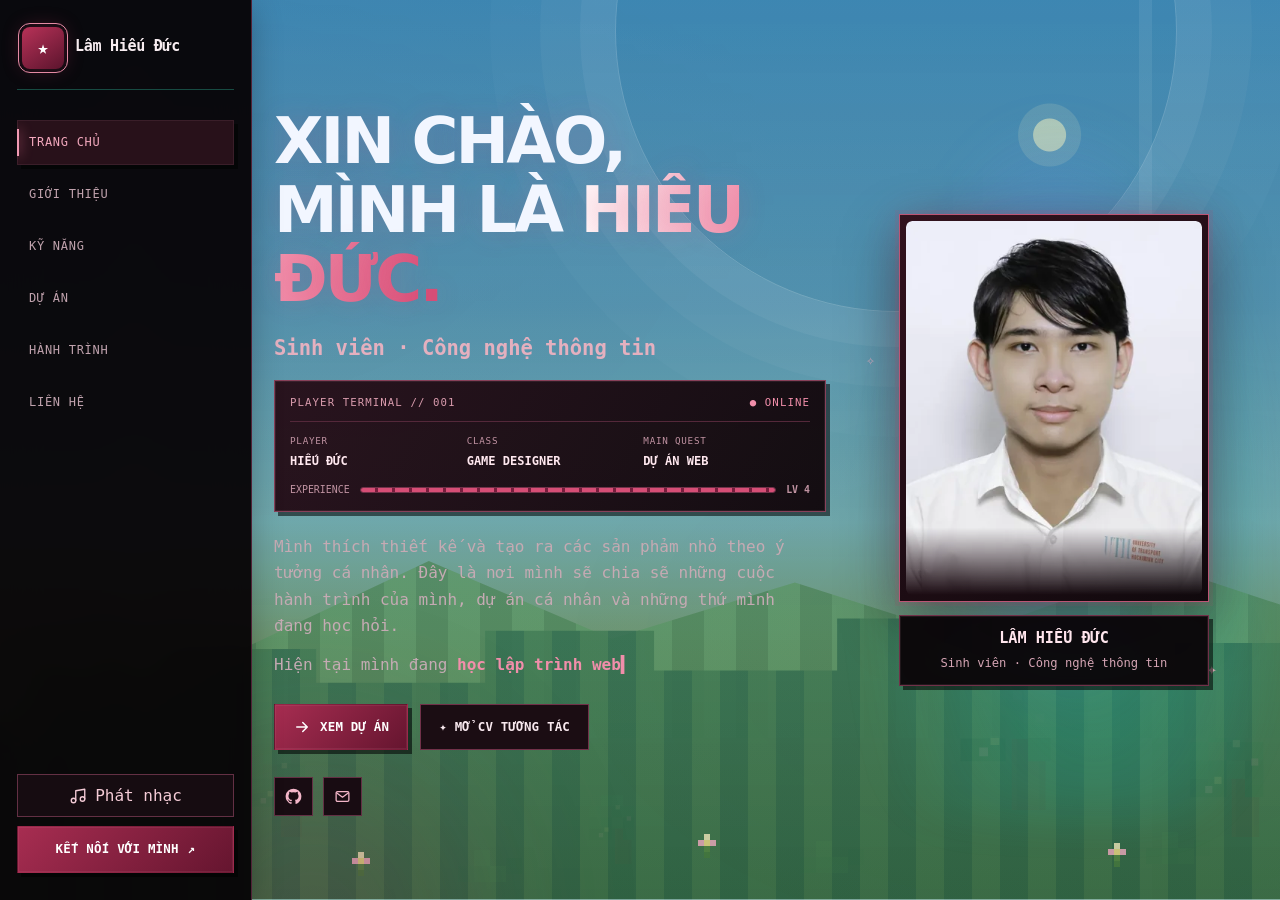
==== CV-Lâm Hiếu Đức/CV-Lâm Hiếu Đức/index.html @ 5171d1c3 "update toàn bộ team" ====
<!doctype html>
<html lang="vi">
<head>
  <meta charset="utf-8">
  <meta name="viewport" content="width=device-width, initial-scale=1">
  <meta name="description" content="Portfolio cá nhân của Lâm Hiếu Đức — sinh viên Trí tuệ nhân tạo và ứng dụng.">
  <title>Lâm Hiếu Đức — Digital CV</title>
  <link rel="stylesheet" href="style.css">
</head>
<body>
  <div class="app" id="app">
    <div class="pixel-forest-scene" id="pixelForestScene" aria-hidden="true">
      <span class="pixel-cloud cloud-a"></span><span class="pixel-cloud cloud-b"></span><span class="pixel-cloud cloud-c"></span>
      <span class="pixel-forest-tree tree-a"></span><span class="pixel-forest-tree tree-b"></span>
      <span class="pixel-forest-tree tree-c"></span><span class="pixel-forest-tree tree-d"></span>
      <span class="pixel-forest-tree tree-e"></span>
      <span class="pixel-forest-shrub shrub-a"></span><span class="pixel-forest-shrub shrub-b"></span>
      <span class="pixel-forest-shrub shrub-c"></span><span class="pixel-forest-shrub shrub-d"></span>
      <span class="pixel-forest-hill far-hill"></span><span class="pixel-forest-hill"></span>
      <span class="pixel-forest-flower" style="--flower-x:8%;--flower-y:7%"></span>
      <span class="pixel-forest-flower" style="--flower-x:28%;--flower-y:4%"></span>
      <span class="pixel-forest-flower" style="--flower-x:55%;--flower-y:6%"></span>
      <span class="pixel-forest-flower" style="--flower-x:87%;--flower-y:5%"></span>
    </div>
    <header class="site-header">
      <div class="shell nav-wrap">
        <a class="brand" href="#home" aria-label="Về đầu trang">
          <span class="brand-mark">★</span>
          <span class="brand-copy"><strong>Lâm Hiếu Đức</strong><span></span></span>
        </a>
        <nav class="nav-links" id="navLinks" aria-label="Điều hướng chính">
          <a href="#home" class="active">Trang chủ</a>
          <a href="#about">Giới thiệu</a>
          <a href="#skills">Kỹ năng</a>
          <a href="#projects">Dự án</a>
          <a href="#journey">Hành trình</a>
          <a href="#contact">Liên hệ</a>
        </nav>
        <div class="nav-actions">
          <button class="icon-button" id="musicToggle" type="button" aria-pressed="false" title="Phát hoặc tạm dừng nhạc nền" aria-label="Phát nhạc nền">
            <svg viewBox="0 0 24 24" fill="none" stroke="currentColor" stroke-width="1.8" stroke-linecap="round" stroke-linejoin="round" aria-hidden="true"><path d="M9 18V5l12-2v13"/><circle cx="6" cy="18" r="3"/><circle cx="18" cy="16" r="3"/></svg>
            <span id="musicLabel">Phát nhạc</span>
          </button>
          <a class="button button-primary" href="#contact">Kết nối với mình <span aria-hidden="true">↗</span></a>
        </div>
        <button class="menu-button" id="menuToggle" type="button" aria-label="Mở menu" aria-expanded="false">
          <svg viewBox="0 0 24 24" width="20" height="20" fill="none" stroke="currentColor" stroke-width="2" stroke-linecap="round"><path d="M4 7h16M4 12h16M4 17h16"/></svg>
        </button>
      </div>
    </header>

    <main>
      <section class="hero page-view active-view" id="home">
        <div class="shell hero-grid">
          <div class="hero-copy">
            <div class="eyebrow"><span class="status-dot"></span> Đang học hỏi · Sẵn sàng cho cơ hội mới</div>
            <h1>Xin chào,<br>mình là <span class="gradient-text">Hiếu Đức.</span></h1>
            <p class="hero-role">Sinh viên · Công nghệ thông tin</p>
            <div class="player-hud" aria-label="Bảng trạng thái người chơi">
              <div class="player-hud-top"><span>PLAYER TERMINAL // 001</span><span class="player-hud-online">● ONLINE</span></div>
              <div class="player-hud-grid">
                <div class="player-hud-stat"><span>PLAYER</span><strong>HIẾU ĐỨC</strong></div>
                <div class="player-hud-stat"><span>CLASS</span><strong>GAME DESIGNER</strong></div>
                <div class="player-hud-stat"><span>MAIN QUEST</span><strong>DỰ ÁN WEB</strong></div>
              </div>
              <div class="player-hud-xp"><span>EXPERIENCE</span><div class="player-hud-meter"><i></i></div><strong>LV 4</strong></div>
            </div>
            <p class="hero-description">Mình thích thiết kế và tạo ra các sản phảm nhỏ theo ý tưởng cá nhân. Đây là nơi mình sẽ chia sẽ những cuộc hành trình của mình, dự án cá nhân và những thứ mình đang học hỏi.</p>
            <p class="hero-description" style="margin-top:-12px">Hiện tại mình đang <span class="typing" id="typedText">học lập trình web</span><span class="typing" aria-hidden="true">▍</span></p>
            <div class="hero-actions">
              <a class="button button-primary" href="#projects"><svg viewBox="0 0 24 24" fill="none" stroke="currentColor" stroke-width="2" stroke-linecap="round" stroke-linejoin="round" aria-hidden="true"><path d="M5 12h14M13 6l6 6-6 6"/></svg> Xem dự án</a>
              <button class="button button-secondary" id="printCV" type="button"><svg viewBox="0 0 24 24" fill="none" stroke="currentColor" stroke-width="1.8" stroke-linecap="round" stroke-linejoin="round" aria-hidden="true"><path d="M6 9V2h12v7M6 18H4a2 2 0 0 1-2-2v-5a2 2 0 0 1 2-2h16a2 2 0 0 1 2 2v5a2 2 0 0 1-2 2h-2"/><path d="M6 14h12v8H6z"/></svg> Lưu CV / PDF</button>
            </div>
            <div class="social-row" aria-label="Liên kết mạng xã hội">
              <a class="social-link" href="https://github.com/HieuDuc0065" target="_blank" rel="noreferrer" aria-label="GitHub" title="GitHub"><svg viewBox="0 0 24 24" fill="currentColor" aria-hidden="true"><path d="M12 .9a11.1 11.1 0 0 0-3.51 21.63c.56.1.76-.24.76-.54v-2.13c-3.1.68-3.75-1.31-3.75-1.31-.51-1.3-1.24-1.65-1.24-1.65-1.02-.7.08-.69.08-.69 1.13.08 1.72 1.16 1.72 1.16 1 1.72 2.62 1.22 3.26.93.1-.73.39-1.22.71-1.5-2.48-.28-5.09-1.24-5.09-5.52 0-1.22.44-2.22 1.16-3-.12-.28-.5-1.42.11-2.96 0 0 .95-.3 3.05 1.14a10.6 10.6 0 0 1 5.55 0c2.1-1.43 3.05-1.14 3.05-1.14.61 1.54.23 2.68.11 2.96.72.78 1.16 1.78 1.16 3 0 4.29-2.61 5.24-5.1 5.52.4.35.75 1.03.75 2.08v3.1c0 .3.2.65.77.54A11.1 11.1 0 0 0 12 .9Z"/></svg></a>
              <a class="social-link" href="mailto:duclh0065@ut.edu.vn" aria-label="Gửi email"><svg viewBox="0 0 24 24" fill="none" stroke="currentColor" stroke-width="1.8" stroke-linecap="round" stroke-linejoin="round" aria-hidden="true"><rect x="3" y="5" width="18" height="14" rx="2"/><path d="m4 7 8 6 8-6"/></svg></a>
            </div>
          </div>
          <div class="hero-art" aria-label="Ảnh profile cá nhân">
            <div class="hero-profile-card">
              <div class="profile-photo-halo"><img class="owner-profile-photo" alt="Ảnh profile của Lâm Hiếu Đức"></div>
              <div class="hero-profile-caption"><strong>Lâm Hiếu Đức</strong><span>Sinh viên · Công nghệ thông tin</span></div>
            </div>
            <span class="sparkle one">✦</span><span class="sparkle two">✧</span><span class="sparkle three">✦</span>
            <img src="[data-uri]" alt="Minh họa nhân vật phong cách anime trong khung cảnh xanh đêm" fetchpriority="high">
            <div class="art-note"><span aria-hidden="true" style="font-size:1.4rem">✧</span><div><strong>Dream · Learn · Build</strong><span>Mỗi ngày tiến bộ một chút</span></div></div>
          </div>
        </div>
      </section>

      <div class="mini-strip" aria-label="Thông tin nhanh">
        <div class="shell strip-inner">
          <div class="strip-item"><span class="tiny-icon">✦</span><span>Ưu tiên <strong>học qua dự án</strong></span></div>
          <div class="strip-item"><span class="tiny-icon">↗</span><span>Mục tiêu <strong>tạo sản phẩm có ích</strong></span></div>
          <div class="strip-item"><span class="tiny-icon">♡</span><span>Luôn giữ tinh thần <strong>tò mò</strong></span></div>
        </div>
      </div>

      <section class="section page-view" id="about">
        <div class="shell">
          <div class="section-heading reveal">
            <div><div class="section-kicker">01 · About me</div><h2 class="section-title">Một chút về mình</h2></div>
            <p class="section-subtitle"></p>
          </div>
          <div class="about-grid">
            <article class="panel profile-panel reveal">
              <div class="profile-head">
                <div class="avatar"><img src="[data-uri]" alt="Ảnh đại diện minh họa"></div>
                <div><h3>Lâm Hiếu Đức</h3><p>Sinh viên · UTH</p><span class="skill-status"></span></div>
              </div>
              <div class="profile-facts">
                <div class="fact"><span class="fact-label">Ngành học</span><span class="fact-value">Công nghệ thông tin</span></div>
                <div class="fact"><span class="fact-label">Quan tâm</span><span class="fact-value">Web, thiết kế, ứng dụng</span></div>
                <div class="fact"><span class="fact-label">Sở thích</span><span class="fact-value">Thiết kế trò chơi, vẽ, lên ý tưởng</span></div>
              </div>
            </article>
            <article class="panel about-copy reveal">
              <p>Mình là một người thích lên các ý tưởng và thiết kế chúng thành các dự án nhỏ của riêng mình. Mình thích thiết kế giao diện, giải quyết các vấn đề qua các bài tập và cũng như là các dự án của mình.</p>
              <p>Mình tin rằng không cần bắt đầu với điều gì quá lớn. Quan trọng là học vững kiến thức cơ bản, thực hành đều đặn, biết nhận phản hồi và cải thiện từng phiên bản.</p>
              <div class="quote-line"><span class="quote-mark">“</span><span>Face the fear, build the future</span></div>
              <div class="chip-row"><span class="chip">Ham học hỏi</span><span class="chip">Tư duy logic</span><span class="chip">Làm việc nhóm</span><span class="chip">Kiên trì</span></div>
            </article>
          </div>
        </div>
      </section>

      <section class="section skills-section page-view" id="skills">
        <div class="shell">
          <div class="section-heading reveal">
            <div><div class="section-kicker">02 · Skills</div><h2 class="section-title">Những gì mình đang học</h2></div>
            <p class="section-subtitle"></p>
          </div>
          <div class="skills-grid">
            <article class="skill-card reveal"><div class="skill-icon"><svg viewBox="0 0 24 24" fill="none" stroke="currentColor" stroke-width="1.8" stroke-linecap="round" stroke-linejoin="round"><path d="m8 8-4 4 4 4M16 8l4 4-4 4M14 5l-4 14"/></svg></div><h3>HTML & CSS</h3><p>Xây dựng cấu trúc, bố cục và giao diện web responsive.</p><span class="skill-status">Đang thực hành</span></article>
            <article class="skill-card reveal"><div class="skill-icon"><svg viewBox="0 0 24 24" fill="none" stroke="currentColor" stroke-width="1.8" stroke-linecap="round" stroke-linejoin="round"><path d="M8 5 3 12l5 7M16 5l5 7-5 7M14 3l-4 18"/></svg></div><h3>JavaScript</h3><p>Tương tác DOM, sự kiện, hiệu ứng và logic phía trình duyệt.</p><span class="skill-status">Đang thực hành</span></article>
            <article class="skill-card reveal"><div class="skill-icon"><svg viewBox="0 0 24 24" fill="none" stroke="currentColor" stroke-width="1.8" stroke-linecap="round" stroke-linejoin="round"><path d="M8 5 3 12l5 7M16 5l5 7-5 7M14 3l-4 18"/></svg></div><h3>GD Script</h3><p>Thiết kế các dự án nhỏ từ các ý tưởng cá nhân.</p><span class="skill-status">Đang thực hành</span></article>
            <article class="skill-card reveal"><div class="skill-icon"><svg viewBox="0 0 24 24" fill="none" stroke="currentColor" stroke-width="1.8" stroke-linecap="round" stroke-linejoin="round"><ellipse cx="12" cy="5" rx="8" ry="3"/><path d="M4 5v14c0 1.7 3.6 3 8 3s8-1.3 8-3V5M4 12c0 1.7 3.6 3 8 3s8-1.3 8-3"/></svg></div><h3>SQL & Cơ sở dữ liệu</h3><p>Truy vấn, tổ chức dữ liệu và thiết kế bảng cơ bản.</p><span class="skill-status">Đang học</span></article>
            <article class="skill-card reveal"><div class="skill-icon"><svg viewBox="0 0 24 24" fill="none" stroke="currentColor" stroke-width="1.8" stroke-linecap="round" stroke-linejoin="round"><path d="M12 3 3 8l9 5 9-5-9-5Z"/><path d="m3 12 9 5 9-5M3 16l9 5 9-5"/></svg></div><h3>Thiết kế UI</h3><p>Sắp xếp nội dung, màu sắc, khoảng cách và trải nghiệm dùng.</p><span class="skill-status">Đang cải thiện</span></article>
            <article class="skill-card reveal"><div class="skill-icon"><svg viewBox="0 0 24 24" fill="none" stroke="currentColor" stroke-width="1.8" stroke-linecap="round" stroke-linejoin="round"><path d="M12 3v18M3 12h18M5.6 5.6l12.8 12.8M18.4 5.6 5.6 18.4"/><circle cx="12" cy="12" r="8.5"/></svg></div><h3>Tư duy giải quyết vấn đề</h3><p>Chia bài toán thành bước nhỏ, kiểm tra và sửa lỗi có hệ thống.</p><span class="skill-status">Rèn luyện mỗi ngày</span></article>
            <article class="skill-card reveal"><div class="skill-icon"><svg viewBox="0 0 24 24" fill="none" stroke="currentColor" stroke-width="1.8" stroke-linecap="round" stroke-linejoin="round"><path d="M16 21v-2a4 4 0 0 0-4-4H6a4 4 0 0 0-4 4v2M9 11a4 4 0 1 0 0-8 4 4 0 0 0 0 8ZM22 21v-2a4 4 0 0 0-3-3.87M16 3.13a4 4 0 0 1 0 7.75"/></svg></div><h3>Kỹ năng mềm</h3><p>Tự học, giao tiếp rõ ràng, phối hợp và quản lý thời gian.</p><span class="skill-status">Rèn luyện mỗi ngày</span></article>
          </div>
        </div>
      </section>

      <section class="section page-view" id="projects">
        <div class="shell">
          <div class="section-heading reveal">
            <div><div class="section-kicker">03 · Selected work</div><h2 class="section-title">Dự án nổi bật</h2></div>
            <p class="section-subtitle"></p>
          </div>
          <div class="projects-grid">
            <article class="panel project-card reveal">
              <div class="project-cover cover-purple"><div class="cover-icon"><svg viewBox="0 0 24 24" fill="none" stroke="currentColor" stroke-width="1.8" stroke-linecap="round" stroke-linejoin="round"><path d="m12 3 2.3 4.7L19.5 9l-3.7 3.6.9 5.2-4.7-2.5-4.7 2.5.9-5.2L4.5 9l5.2-1.3L12 3Z"/><path d="M4 21h16"/></svg></div><span class="cover-tag">Game</span></div>
              <div class="project-content"><div class="project-meta"><span class="status-dot"></span> Dự án cá nhân</div><h3>Desktop Companion</h3><p>Một người bạn nhỏ trên máy tính cùng bạn trò chuyện, chơi đùa.</p><div class="tag-list"><span class="tag">GD Script</span><span class="tag">Godot</span></div><a class="project-link" href="#contact">Tìm hiểu thêm <svg viewBox="0 0 24 24" fill="none" stroke="currentColor" stroke-width="2"><path d="M5 12h14M13 6l6 6-6 6"/></svg></a></div>
            </article>
            <article class="panel project-card reveal">
              <div class="project-cover cover-purple"><div class="cover-icon"><svg viewBox="0 0 24 24" fill="none" stroke="currentColor" stroke-width="1.8" stroke-linecap="round" stroke-linejoin="round"><path d="m12 3 2.3 4.7L19.5 9l-3.7 3.6.9 5.2-4.7-2.5-4.7 2.5.9-5.2L4.5 9l5.2-1.3L12 3Z"/><path d="M4 21h16"/></svg></div><span class="cover-tag">App</span></div>
              <div class="project-content"><div class="project-meta"><span class="status-dot"></span> Dự án đang phát triển</div><h3>App thời tiết</h3><p>Một App thời tiết theo đõi theo thời gian thật, thông báo cho người dùng thời tiết hiện tại trên điện thoại.</p><div class="tag-list"><span class="tag">Node.js</span><span class="tag">JavaScript</span><span class="tag">App</span></div><a class="project-link" href="#contact">Tìm hiểu thêm <svg viewBox="0 0 24 24" fill="none" stroke="currentColor" stroke-width="2"><path d="M5 12h14M13 6l6 6-6 6"/></svg></a></div>
            </article>
            <article class="panel project-card reveal">
              <div class="project-cover cover-teal"><div class="cover-icon"><svg viewBox="0 0 24 24" fill="none" stroke="currentColor" stroke-width="1.8" stroke-linecap="round" stroke-linejoin="round"><path d="M4 4h16v16H4z"/><path d="M8 8h8M8 12h5M8 16h8"/><path d="m16 12 2 2 3-4"/></svg></div><span class="cover-tag">Web · UI</span></div>
              <div class="project-content"><div class="project-meta"><span class="status-dot"></span> Bài tập / dự án học tập</div><h3>SafeCheck VN — giao diện web</h3><p>Thiết kế giao diện sáng, dễ đọc cho hồ sơ người dùng, báo cáo đã gửi và khu vực theo dõi thông tin.</p><div class="tag-list"><span class="tag">HTML</span><span class="tag">CSS</span><span class="tag">JavaScript</span></div><a class="project-link" href="#contact">Tìm hiểu thêm <svg viewBox="0 0 24 24" fill="none" stroke="currentColor" stroke-width="2"><path d="M5 12h14M13 6l6 6-6 6"/></svg></a></div>
            </article>
          </div>
        </div>
      </section>

      <section class="section journey-section page-view" id="journey">
        <div class="shell journey-grid">
          <article class="panel journey-intro reveal">
            <div class="section-kicker">04 · My journey</div>
            <h2 class="section-title" style="margin-bottom:14px">Học bằng cách làm</h2>
            <p>Mình đang xây nền tảng kiến thức thông qua môn học, bài thực hành và sản phẩm nhỏ. Mỗi dự án là một cơ hội để hiểu sâu hơn và cải thiện cách làm việc.</p>
            <div class="big-number">1% <span>better</span></div>
            <p style="font-size:.8rem;margin-bottom:0">Tiến bộ một chút mỗi ngày vẫn là tiến bộ.</p>
          </article>
          <article class="panel journey-list reveal">
            <div class="timeline">
              <div class="timeline-item"><div class="timeline-date">Giai đoạn hiện tại</div><h3>Học tập và củng cố nền tảng</h3><p>Rèn luyện lập trình web, cơ sở dữ liệu, làm các dự án nhỏ.</p></div>
              <div class="timeline-item"><div class="timeline-date">Thực hành liên tục</div><h3>Xây dựng dự án cá nhân</h3><p>Chia dự án thành từng chức năng nhỏ, kiểm thử, ghi chú lỗi và hoàn thiện dần.</p></div>
            </div>
          </article>
        </div>
      </section>

      <section class="contact-section page-view" id="contact">
        <div class="shell">
          <div class="contact-box reveal">
            <div>
              <div class="section-kicker">05 · Get in touch</div>
              <h2>Cùng kết nối và tạo ra điều thú vị nhé.</h2>
              <p>Mình luôn sẵn sàng trao đổi về công nghệ, dự án học tập hoặc cơ hội cùng nhau phát triển.</p>
              <div class="contact-details">
                <span class="contact-detail"><svg viewBox="0 0 24 24" fill="none" stroke="currentColor" stroke-width="1.8" stroke-linecap="round" stroke-linejoin="round"><rect x="3" y="5" width="18" height="14" rx="2"/><path d="m4 7 8 6 8-6"/></svg><span id="emailText">duclh0065@ut.edu.vn</span></span>
                <span class="contact-detail"><svg viewBox="0 0 24 24" fill="none" stroke="currentColor" stroke-width="1.8" stroke-linecap="round" stroke-linejoin="round"><circle cx="12" cy="12" r="10"/><path d="M2 12h20M12 2a15 15 0 0 1 0 20M12 2a15 15 0 0 0 0 20"/></svg><span>https://github.com/HieuDuc0065<small></small></span></span>
              </div>
            </div>
            <div class="contact-actions">
              <button class="button button-primary" id="copyEmail" type="button"><svg viewBox="0 0 24 24" fill="none" stroke="currentColor" stroke-width="1.8" stroke-linecap="round" stroke-linejoin="round"><rect x="8" y="8" width="13" height="13" rx="2"/><path d="M16 8V5a2 2 0 0 0-2-2H5a2 2 0 0 0-2 2v9a2 2 0 0 0 2 2h3"/></svg> Sao chép email</button>
              <a class="button button-secondary" href="mailto:email-cua-ban@example.com">Gửi email <span aria-hidden="true">↗</span></a>
            </div>
          </div>
        </div>
      </section>
    </main>

    <section id="simple-cv" aria-labelledby="cv-name">
      <div class="cv-container">
        <div class="cv-tools">
          <p class="cv-label"></p>
          <div class="cv-tool-actions">
            <label class="cv-action" for="cvPhotoInput">＋ Chọn ảnh cá nhân</label>
            <input id="cvPhotoInput" type="file" accept="image/*" aria-label="Chọn ảnh cá nhân">
            <button class="cv-action cv-action-primary" id="printSimpleCV" type="button">⎙ In CV / Lưu PDF</button>
          </div>
        </div>
        <header class="cv-top">
          <div class="cv-photo-wrap">
            <div class="cv-photo-placeholder" id="cvPhotoFrame"><img id="cvPhotoPreview" alt="Ảnh cá nhân" hidden> <span id="cvPhotoText">Ảnh cá nhân<br>Chọn ảnh để thêm</span></div>
            <label class="cv-action" for="cvPhotoInput">Tải ảnh lên</label>
          </div>
          <div>
            <p class="cv-headline">SINH VIÊN · CÔNG NGHỆ THÔNG TIN</p>
            <h1 id="cv-name">Lâm Hiếu Đức</h1>
            <p class="cv-subtitle">Công nghệ thông tin</p>
            <p class="cv-summary">Sinh viên yêu thích lập trình, công nghệ và phát triển sản phẩm số. Chủ động học hỏi qua bài thực hành, dự án cá nhân và làm việc theo từng mục tiêu rõ ràng. Mong muốn phát triển nền tảng kỹ thuật và kinh nghiệm thực tế trong môi trường chuyên nghiệp.</p>
          </div>
        </header>

        <div class="cv-section">
          <h2>Thông tin cá nhân</h2>
          <dl class="cv-info">
            <dt>Họ và tên</dt><dd>Lâm Hiếu Đức</dd>
            <dt>Email</dt><dd class="cv-contact">duclh0065@ut.edu.vn <span class="cv-note"></span></dd>
            <dt>Điện thoại</dt><dd>0813341914</dd>
            <dt>Địa chỉ</dt><dd>Việt Nam</dd>
            <dt>GitHub / LinkedIn</dt><dd><span class="cv-link">https://github.com/HieuDuc0065</span></dd>
          </dl>
        </div>

        <div class="cv-columns">
          <div class="cv-section">
            <h2>Học vấn</h2>
            <article class="cv-entry">
              <h3>Công nghệ thông tin</h3>
              <p class="cv-meta">UTH · 2023 – 2026</p>
              <p>Đang học các kiến thức nền tảng về lập trình, cơ sở dữ liệu, mạng máy tính và ứng dụng công nghệ.</p>
            </article>
          </div>
          <div class="cv-section">
            <h2>Kinh nghiệm</h2>
            <article class="cv-entry">
              <h3>Thực hành lập trình và làm việc nhóm</h3>
              <p class="cv-meta">Bài tập học phần / dự án cá nhân</p>
              <p>Phân tích yêu cầu, xây dựng chức năng nhỏ, kiểm thử kết quả và khắc phục lỗi. Đây là kinh nghiệm học tập mẫu; thay bằng công việc, thực tập hoặc nhiệm vụ thực tế của bạn nếu có.</p>
            </article>
          </div>
        </div>

        <div class="cv-section">
          <h2>Dự án / Hoạt động</h2>
          <div class="cv-columns">
            <article class="cv-entry">
              <h3>App thời tiết</h3>
              <p class="cv-meta">HTML · CSS · JavaScript</p>
              <p>Một App thời tiết theo đõi theo thời gian thật, thông báo cho người dùng thời tiết hiện tại trên điện thoại</p>
            </article>
            <article class="cv-entry">
              <h3>Desktop Companion — Người bạn nhỏ trên máy tính</h3>
              <p class="cv-meta">GD Script · Godot</p>
              <p>Một người bạn nhỏ trên máy tính cùng bạn trò chuyện, chơi đùa.</p>
            </article>
            <article class="cv-entry">
              <h3>SafeCheck VN — giao diện web</h3>
              <p class="cv-meta">HTML · CSS · JavaScript</p>
              <p>Thực hành thiết kế giao diện hồ sơ, theo dõi báo cáo và sắp xếp nội dung hướng tới trải nghiệm dễ sử dụng.</p>
            </article>
          </div>
        </div>

        <div class="cv-columns">
          <div class="cv-section">
            <h2>Chứng chỉ</h2>
            <article class="cv-entry">
              <h3>Chứng chỉ / khóa học đã hoàn thành</h3>
              <p class="cv-meta">Tên đơn vị cấp · Năm cấp</p>
              <p>Thêm tên chứng chỉ, đơn vị cấp và thời gian sau khi hoàn thành. Nếu chưa có, bạn có thể thay bằng “Đang cập nhật” hoặc xóa mục này.</p>
            </article>
          </div>
          <div class="cv-section">
            <h2>Kỹ năng</h2>
            <div class="cv-skill-list">
              <span class="cv-pill">HTML & CSS</span><span class="cv-pill">JavaScript cơ bản</span>
              <span class="cv-pill">Python cơ bản</span><span class="cv-pill">SQL</span>
              <span class="cv-pill">Tự học</span><span class="cv-pill">Làm việc nhóm</span>
            </div>
          </div>
        </div>

        <div class="cv-section">
          <h2>Sở thích</h2>
          <div class="cv-hobby-list"><span class="cv-pill">Lập trình dự án nhỏ</span><span class="cv-pill">Khám phá công nghệ mới</span><span class="cv-pill">Trò chơi điện tử</span><span class="cv-pill">Âm nhạc</span><span class="cv-pill">Học hỏi kỹ năng mới</span></div>
        </div>
        <div class="cv-footer"><span>CV</span></div>
      </div>
    </section>
    <footer><div class="shell footer-inner"><span>© <span id="year"></span> <strong>Lâm Hiếu Đức</strong></span><span>Thiết kế bằng HTML, CSS và JavaScript · Made with ♡</span><span>Nhạc nền: <a href="https://amclassical.com/" target="_blank" rel="noopener">A-M Classical</a> (CC BY)</span></div></footer>
    <button class="back-top" id="backTop" type="button" aria-label="Lên đầu trang"><svg viewBox="0 0 24 24" fill="none" stroke="currentColor" stroke-width="2" stroke-linecap="round" stroke-linejoin="round"><path d="m18 15-6-6-6 6M12 9v12"/></svg></button>
    <div class="toast" id="toast" role="status" aria-live="polite"></div>
  </div>

  <script src="script.js" defer></script>
</body>
</html>
---- CV-Lâm Hiếu Đức/CV-Lâm Hiếu Đức/style.css ----
:root {
      --site-primary: #4f91ff;
      --site-secondary: #0d1a31;
      --site-background: #07101f;
      --site-on-primary: #ffffff;
      --site-on-secondary: #f2f6ff;
      --site-on-background: #eaf0ff;
      --site-font-body: Inter, ui-sans-serif, system-ui, -apple-system, BlinkMacSystemFont, "Segoe UI", sans-serif;
      --site-font-heading: Inter, ui-sans-serif, system-ui, -apple-system, BlinkMacSystemFont, "Segoe UI", sans-serif;
      --site-heading-scale: 1;
      --site-spacing-scale: 1;
      --site-radius-scale: 1;
      --site-decoration-opacity: 1;
      --accent: var(--site-primary);
      --accent-soft: #9bc6ff;
      --text: light-dark(#17243b, #eaf0ff);
      --muted: light-dark(#586a86, #9aaccb);
      --surface: light-dark(#ffffff, #0c172b);
      --surface-raised: light-dark(#f6f9ff, #111f37);
      --surface-border: light-dark(#dbe5f5, #203451);
      --shadow: 0 20px 55px rgb(0 0 0 / 18%);
      font-family: var(--site-font-body);
      color-scheme: dark;
    }

    * { box-sizing: border-box; }
    html { scroll-behavior: smooth; scroll-padding-top: 92px; }
    body {
      margin: 0;
      background: light-dark(#eef3fc, var(--site-background));
      color: var(--text);
      font-family: var(--site-font-body);
      line-height: 1.65;
    }
    button, a { -webkit-tap-highlight-color: transparent; }
    a { color: inherit; text-decoration: none; }
    button { font: inherit; }
    button:focus-visible, a:focus-visible { outline: 3px solid var(--accent-soft); outline-offset: 3px; }
    ::selection { background: var(--accent); color: #fff; }

    .app {
      min-height: 100vh;
      width: 100%;
      overflow: clip;
      background-color: var(--site-background);
      background-color: light-dark(color-mix(in srgb, var(--site-background) 8%, #ffffff), var(--site-background));
      color: var(--site-on-background);
      border-radius: 0;
    }
    .shell { width: min(1160px, calc(100% - 44px)); margin-inline: auto; }
    .site-header {
      position: sticky;
      top: 0;
      z-index: 30;
      background: light-dark(rgb(247 250 255 / 88%), rgb(7 16 31 / 82%));
      border-bottom: 1px solid var(--surface-border);
      backdrop-filter: blur(18px);
    }
    .nav-wrap { min-height: 76px; display: flex; align-items: center; justify-content: space-between; gap: 22px; }
    .brand { display: inline-flex; align-items: center; gap: 11px; flex-shrink: 0; }
    .brand-mark {
      display: grid; place-items: center; width: 42px; height: 42px; border-radius: calc(14px * var(--site-radius-scale));
      background: linear-gradient(145deg, var(--accent), #7b6dff); color: #fff; font-weight: 900; font-size: 1.15rem;
      box-shadow: 0 8px 22px rgb(79 145 255 / 28%);
    }
    .brand-copy { display: grid; line-height: 1.25; }
    .brand-copy strong { font-size: .94rem; letter-spacing: -.02em; }
    .brand-copy span { font-size: .72rem; color: var(--muted); margin-top: 4px; }
    .nav-links { display: flex; align-items: center; gap: 5px; }
    .nav-links a { color: var(--muted); font-size: .88rem; padding: 10px 13px; border-radius: 12px; transition: background .2s ease, color .2s ease; }
    .nav-links a:hover, .nav-links a.active { background: light-dark(#e3edff, #132846); color: var(--accent); }
    .nav-actions { display: flex; gap: 9px; align-items: center; }
    .icon-button, .menu-button {
      border: 1px solid var(--surface-border); background: var(--surface); color: var(--text); border-radius: 13px;
      min-width: 43px; height: 43px; padding: 0 13px; cursor: pointer; display: inline-flex; gap: 8px; align-items: center; justify-content: center;
      transition: transform .2s ease, border-color .2s ease, background .2s ease;
    }
    .icon-button:hover, .menu-button:hover { transform: translateY(-2px); border-color: var(--accent); }
    .menu-button { display: none; }
    .button { display: inline-flex; align-items: center; justify-content: center; gap: 9px; padding: 12px 18px; border-radius: 14px; border: 1px solid transparent; font-weight: 750; font-size: .91rem; cursor: pointer; transition: transform .2s ease, box-shadow .2s ease, background .2s ease; }
    .button:hover { transform: translateY(-3px); }
    .button-primary { color: var(--site-on-primary); background: linear-gradient(135deg, var(--accent), #6f8dff); box-shadow: 0 12px 25px rgb(79 145 255 / 23%); }
    .button-primary:hover { box-shadow: 0 15px 32px rgb(79 145 255 / 34%); }
    .button-secondary { color: var(--text); background: var(--surface); border-color: var(--surface-border); }
    .button-secondary:hover { border-color: var(--accent); }
    .button svg, .icon-button svg, .section-icon svg { width: 18px; height: 18px; flex: 0 0 auto; }

    .hero {
      position: relative; isolation: isolate; overflow: hidden; min-height: 550px;
      background: radial-gradient(ellipse at 78% 24%, rgb(105 91 255 / 34%), transparent 31%),
                  radial-gradient(ellipse at 95% 78%, rgb(0 213 220 / 20%), transparent 30%),
                  radial-gradient(ellipse at 8% 92%, rgb(236 72 153 / 17%), transparent 28%),
                  linear-gradient(125deg, #071326 0%, #101d45 42%, #22205b 72%, #0a3044 100%);
      color: var(--site-on-secondary);
      border-bottom: 1px solid rgb(140 182 255 / 18%);
    }
    .hero::before, .hero::after { content: ""; position: absolute; pointer-events: none; opacity: var(--site-decoration-opacity); }
    .hero::before { width: 560px; height: 560px; right: 10%; top: -250px; border-radius: 50%; border: 1px solid rgb(172 195 255 / 22%); box-shadow: 0 0 0 35px rgb(155 198 255 / 5%), 0 0 0 75px rgb(155 198 255 / 4%), 0 0 0 125px rgb(155 198 255 / 2%), inset 0 0 90px rgb(125 110 255 / 9%); z-index: -1; }
    .hero::after { width: 300px; height: 300px; left: -90px; bottom: -170px; border-radius: 50%; background: #7c3aed; filter: blur(100px); opacity: calc(var(--site-decoration-opacity) * .34); }
    .hero-grid { display: grid; grid-template-columns: 1.02fr .98fr; align-items: center; gap: 25px; min-height: 550px; padding-block: calc(60px * var(--site-spacing-scale)); }
    .hero-copy { position: relative; z-index: 3; padding-block: 20px; }
    .eyebrow { display: inline-flex; align-items: center; gap: 9px; border: 1px solid rgb(155 198 255 / 26%); background: rgb(255 255 255 / 6%); color: #c5dcff; border-radius: 100px; padding: 7px 12px; font-size: .78rem; letter-spacing: .025em; }
    .status-dot { display: inline-block; width: 7px; height: 7px; border-radius: 50%; background: #63e5b1; box-shadow: 0 0 0 4px rgb(99 229 177 / 12%); }
    h1, h2, h3, p { margin-top: 0; }
    h1 { font-family: var(--site-font-heading); font-size: clamp(2.65rem, 5vw, calc(4.35rem * var(--site-heading-scale))); line-height: 1.08; letter-spacing: -.055em; margin: 23px 0 18px; max-width: 680px; }
    .gradient-text { background: linear-gradient(100deg, #fff 6%, #a8d2ff 47%, #9d9bff 95%); -webkit-background-clip: text; background-clip: text; color: transparent; }
    .hero-role { font-size: clamp(1.05rem, 1.7vw, 1.28rem); color: #c6d9fb; font-weight: 650; margin-bottom: 14px; }
    .hero-description { color: #b3c6e6; max-width: 540px; font-size: 1rem; margin-bottom: 25px; }
    .typing { color: #9cc7ff; font-weight: 750; }
    .hero-actions { display: flex; flex-wrap: wrap; gap: 12px; margin-bottom: 27px; }
    .hero .button-secondary { color: #edf4ff; background: rgb(255 255 255 / 7%); border-color: rgb(185 209 255 / 22%); }
    .hero .button-secondary:hover { background: rgb(255 255 255 / 12%); }
    .social-row { display: flex; flex-wrap: wrap; gap: 10px; align-items: center; }
    .social-link { width: 39px; height: 39px; display: grid; place-items: center; border-radius: 12px; border: 1px solid rgb(184 209 255 / 19%); background: rgb(255 255 255 / 5%); color: #dceaff; transition: background .2s, transform .2s; }
    .social-link:hover { background: rgb(79 145 255 / 24%); transform: translateY(-3px); }
    .social-link svg { width: 17px; height: 17px; }
    .hero-art { min-height: 440px; position: relative; display: flex; justify-content: center; align-items: end; align-self: stretch; }
    .hero-art::before { content: ""; position: absolute; inset: 8% 0 3%; border-radius: 50% 50% 24% 24%; background: radial-gradient(ellipse at 50% 42%, rgb(111 130 255 / 44%), transparent 53%), radial-gradient(ellipse at 60% 66%, rgb(0 220 218 / 22%), transparent 68%); filter: blur(22px); }
    .hero-art img { position: absolute; bottom: -2px; right: -24px; width: min(112%, 570px); height: 500px; object-fit: contain; object-position: center bottom; border-radius: 0; mask-image: linear-gradient(to bottom, black 82%, transparent 100%); filter: drop-shadow(0 20px 45px rgb(0 0 0 / 28%)); }
    .art-note { position: absolute; bottom: 30px; right: 0; display: flex; align-items: center; gap: 10px; border: 1px solid rgb(193 215 255 / 20%); background: rgb(8 21 41 / 82%); color: #e7f0ff; padding: 12px 15px; border-radius: 15px; backdrop-filter: blur(10px); font-size: .78rem; box-shadow: 0 12px 28px rgb(0 0 0 / 18%); }
    .art-note strong { display: block; font-size: .84rem; }
    .art-note span { color: #a8c3eb; }
    .sparkle { position: absolute; color: #bbd9ff; opacity: .8; animation: twinkle 3.6s ease-in-out infinite; }
    .sparkle.one { top: 19%; right: 16%; font-size: 1.4rem; }
    .sparkle.two { top: 37%; left: 4%; font-size: .9rem; animation-delay: 1.2s; }
    .sparkle.three { bottom: 20%; right: 10%; font-size: 1.1rem; animation-delay: 2s; }

    .mini-strip { background: light-dark(#e6efff, #0a1527); border-bottom: 1px solid var(--surface-border); }
    .strip-inner { display: flex; align-items: center; justify-content: space-between; gap: 18px; flex-wrap: wrap; padding-block: 16px; }
    .strip-item { display: flex; align-items: center; gap: 10px; color: var(--muted); font-size: .85rem; }
    .strip-item strong { color: var(--text); }
    .tiny-icon { display: grid; place-items: center; width: 31px; height: 31px; background: light-dark(#fff, #12243e); border: 1px solid var(--surface-border); border-radius: 10px; color: var(--accent); }

    .section { padding-block: calc(76px * var(--site-spacing-scale)); }
    .section-heading { display: flex; align-items: end; justify-content: space-between; gap: 24px; margin-bottom: 27px; }
    .section-kicker { color: var(--accent); font-weight: 800; font-size: .76rem; text-transform: uppercase; letter-spacing: .15em; margin-bottom: 7px; }
    .section-title { font-size: clamp(1.8rem, 3vw, calc(2.45rem * var(--site-heading-scale))); line-height: 1.2; letter-spacing: -.045em; margin-bottom: 0; }
    .section-subtitle { color: var(--muted); max-width: 480px; margin: 0; font-size: .94rem; }
    .about-grid { display: grid; grid-template-columns: .9fr 1.1fr; gap: 22px; align-items: stretch; }
    .panel { background: var(--surface); border: 1px solid var(--surface-border); border-radius: calc(23px * var(--site-radius-scale)); box-shadow: 0 10px 30px rgb(10 28 58 / 5%); }
    .profile-panel { padding: 26px; display: flex; flex-direction: column; justify-content: space-between; min-height: 315px; overflow: hidden; position: relative; }
    .profile-panel::after { content: ""; position: absolute; right: -70px; top: -70px; width: 190px; height: 190px; border-radius: 50%; background: var(--accent); opacity: .07; }
    .profile-head { display: flex; gap: 16px; align-items: center; position: relative; z-index: 1; }
    .avatar { width: 76px; height: 76px; border-radius: 22px; overflow: hidden; flex: 0 0 auto; border: 2px solid light-dark(#d5e3fb, #284264); background: #152b4b; }
    .avatar img { width: 100%; height: 100%; object-fit: cover; object-position: 43% 23%; }
    .profile-head h3 { margin: 0 0 3px; font-size: 1.12rem; }
    .profile-head p { color: var(--muted); font-size: .84rem; margin: 0; }
    .profile-facts { display: grid; gap: 13px; margin-top: 26px; }
    .fact { display: flex; align-items: baseline; gap: 12px; font-size: .9rem; }
    .fact-label { flex: 0 0 105px; color: var(--muted); }
    .fact-value { color: var(--text); font-weight: 650; overflow-wrap: anywhere; }
    .about-copy { padding: 29px; display: flex; flex-direction: column; justify-content: center; }
    .about-copy p { color: var(--muted); margin-bottom: 16px; }
    .about-copy p:last-of-type { margin-bottom: 22px; }
    .quote-line { display: flex; gap: 10px; align-items: center; color: var(--text); font-weight: 750; font-size: .88rem; }
    .quote-mark { color: var(--accent); font-size: 1.8rem; line-height: 1; }
    .chip-row { display: flex; flex-wrap: wrap; gap: 8px; margin-top: 22px; }
    .chip { border: 1px solid var(--surface-border); background: var(--surface-raised); border-radius: 100px; padding: 6px 11px; font-size: .76rem; color: var(--muted); font-weight: 700; }

    .skills-section { background: light-dark(#e8f0fc, #091425); border-top: 1px solid var(--surface-border); border-bottom: 1px solid var(--surface-border); }
    .skills-grid { display: grid; grid-template-columns: repeat(4, minmax(0, 1fr)); gap: 14px; }
    .skill-card { background: var(--surface); border: 1px solid var(--surface-border); padding: 21px; border-radius: calc(18px * var(--site-radius-scale)); min-height: 162px; transition: transform .25s ease, border-color .25s ease, box-shadow .25s ease; }
    .skill-card:hover { transform: translateY(-5px); border-color: var(--accent); box-shadow: var(--shadow); }
    .skill-icon { width: 43px; height: 43px; display: grid; place-items: center; border-radius: 14px; background: light-dark(#e7f0ff, #142849); color: var(--accent); margin-bottom: 17px; }
    .skill-icon svg { width: 23px; height: 23px; }
    .skill-card h3 { font-size: 1rem; margin: 0 0 5px; }
    .skill-card p { color: var(--muted); font-size: .82rem; margin: 0; }
    .skill-status { margin-top: 13px; display: inline-flex; font-size: .7rem; color: var(--accent); background: light-dark(#eaf2ff, #142849); border-radius: 7px; padding: 3px 8px; font-weight: 800; }

    .projects-grid { display: grid; grid-template-columns: repeat(3, minmax(0, 1fr)); gap: 17px; }
    .project-card { overflow: hidden; transition: transform .25s ease, box-shadow .25s ease, border-color .25s ease; }
    .project-card:hover { transform: translateY(-6px); box-shadow: var(--shadow); border-color: var(--accent); }
    .project-cover { height: 155px; padding: 20px; position: relative; overflow: hidden; display: flex; align-items: end; background: linear-gradient(135deg, #112746, #1b4c88); color: white; }
    .project-cover::before, .project-cover::after { content: ""; position: absolute; border-radius: 50%; background: rgb(133 185 255 / 17%); }
    .project-cover::before { width: 180px; height: 180px; top: -95px; right: -25px; }
    .project-cover::after { width: 90px; height: 90px; top: 25px; right: 105px; border: 1px solid rgb(191 219 255 / 25%); background: transparent; }
    .cover-icon { position: relative; z-index: 1; display: grid; place-items: center; width: 55px; height: 55px; border-radius: 17px; background: rgb(255 255 255 / 13%); border: 1px solid rgb(255 255 255 / 20%); backdrop-filter: blur(8px); }
    .cover-icon svg { width: 30px; height: 30px; }
    .cover-tag { position: absolute; right: 16px; bottom: 17px; border-radius: 100px; background: rgb(3 13 30 / 35%); border: 1px solid rgb(221 236 255 / 25%); padding: 5px 9px; font-size: .69rem; color: #e0edff; }
    .cover-purple { background: linear-gradient(135deg, #211942, #5143a2); }
    .cover-teal { background: linear-gradient(135deg, #103940, #167c86); }
    .project-content { padding: 21px; }
    .project-meta { display: flex; align-items: center; gap: 8px; color: var(--accent); font-size: .72rem; font-weight: 800; margin-bottom: 9px; }
    .project-meta .status-dot { width: 6px; height: 6px; }
    .project-content h3 { font-size: 1.08rem; letter-spacing: -.02em; margin: 0 0 9px; }
    .project-content p { color: var(--muted); font-size: .84rem; margin-bottom: 16px; min-height: 67px; }
    .tag-list { display: flex; flex-wrap: wrap; gap: 6px; }
    .tag { font-size: .69rem; color: var(--muted); border: 1px solid var(--surface-border); border-radius: 7px; padding: 4px 7px; }
    .project-link { display: inline-flex; align-items: center; gap: 7px; margin-top: 18px; font-size: .82rem; color: var(--accent); font-weight: 800; }
    .project-link svg { width: 14px; height: 14px; transition: transform .2s ease; }
    .project-link:hover svg { transform: translateX(3px); }

    .journey-section { padding-top: 20px; }
    .journey-grid { display: grid; grid-template-columns: .85fr 1.15fr; gap: 22px; }
    .journey-intro { padding: 28px; background: linear-gradient(150deg, #102746, #0b1830); color: #eef5ff; border-color: #203e63; }
    .journey-intro .section-kicker { color: #93c2ff; }
    .journey-intro p { color: #b5c8e6; font-size: .9rem; }
    .journey-intro .big-number { font-size: 2.7rem; line-height: 1.1; font-weight: 850; letter-spacing: -.05em; color: white; margin: 26px 0 5px; }
    .journey-intro .big-number span { color: #8ebcff; }
    .journey-list { padding: 28px; }
    .timeline { display: grid; gap: 24px; }
    .timeline-item { position: relative; padding-left: 27px; }
    .timeline-item::before { content: ""; position: absolute; left: 0; top: 7px; width: 10px; height: 10px; border-radius: 50%; background: var(--accent); box-shadow: 0 0 0 5px light-dark(#e5efff, #162b49); }
    .timeline-item:not(:last-child)::after { content: ""; position: absolute; left: 4px; top: 24px; bottom: -27px; width: 2px; background: var(--surface-border); }
    .timeline-date { color: var(--accent); text-transform: uppercase; letter-spacing: .08em; font-size: .7rem; font-weight: 850; margin-bottom: 5px; }
    .timeline-item h3 { font-size: .98rem; margin: 0 0 6px; }
    .timeline-item p { color: var(--muted); font-size: .83rem; margin: 0; }

    .contact-section { padding-top: 20px; padding-bottom: calc(80px * var(--site-spacing-scale)); }
    .contact-box { position: relative; overflow: hidden; background: linear-gradient(115deg, #102849, #193d70 65%, #3e4e9c); color: #fff; padding: clamp(28px, 5vw, 55px); border-radius: calc(28px * var(--site-radius-scale)); display: grid; grid-template-columns: 1fr auto; gap: 25px; align-items: center; border: 1px solid rgb(175 208 255 / 25%); }
    .contact-box::after { content: ""; position: absolute; width: 300px; height: 300px; right: 17%; top: -200px; border: 1px solid rgb(220 237 255 / 16%); border-radius: 50%; box-shadow: 0 0 0 35px rgb(220 237 255 / 3%), 0 0 0 70px rgb(220 237 255 / 2%); pointer-events: none; }
    .contact-box .section-kicker { color: #9cc8ff; }
    .contact-box h2 { font-size: clamp(1.8rem, 3.4vw, 2.65rem); letter-spacing: -.045em; line-height: 1.2; margin-bottom: 12px; max-width: 650px; }
    .contact-box p { margin: 0; color: #c4d8f7; max-width: 590px; }
    .contact-actions { display: flex; gap: 10px; flex-wrap: wrap; position: relative; z-index: 1; }
    .contact-actions .button-secondary { color: white; background: rgb(255 255 255 / 8%); border-color: rgb(221 236 255 / 23%); }
    .contact-actions .button-secondary:hover { background: rgb(255 255 255 / 15%); }
    .contact-details { display: flex; flex-wrap: wrap; gap: 12px 22px; margin-top: 22px; color: #d3e4ff; font-size: .82rem; }
    .contact-detail { display: inline-flex; align-items: center; gap: 8px; }
    .contact-detail svg { width: 16px; height: 16px; color: #9cc8ff; }
    footer { border-top: 1px solid var(--surface-border); background: light-dark(#e7effb, #091425); }
    .footer-inner { padding-block: 22px; display: flex; align-items: center; justify-content: space-between; gap: 15px; color: var(--muted); font-size: .78rem; flex-wrap: wrap; }
    .footer-inner strong { color: var(--text); }
    .back-top { position: fixed; right: 22px; bottom: 22px; z-index: 20; width: 45px; height: 45px; display: grid; place-items: center; border: 1px solid var(--surface-border); color: var(--text); background: var(--surface); border-radius: 15px; box-shadow: var(--shadow); opacity: 0; pointer-events: none; transform: translateY(9px); transition: opacity .2s, transform .2s; }
    .back-top.visible { opacity: 1; pointer-events: auto; transform: translateY(0); }
    .back-top svg { width: 19px; height: 19px; }
    .toast { position: fixed; left: 50%; bottom: 24px; transform: translate(-50%, 15px); z-index: 60; background: #14243d; color: white; border: 1px solid #35547f; border-radius: 12px; padding: 10px 16px; font-size: .84rem; box-shadow: var(--shadow); opacity: 0; pointer-events: none; transition: .25s ease; }
    .toast.show { opacity: 1; transform: translate(-50%, 0); }
    .reveal { opacity: 0; transform: translateY(20px); transition: opacity .7s ease, transform .7s ease; }
    .reveal.is-visible { opacity: 1; transform: translateY(0); }
    .reduce-motion * { animation-duration: .01ms !important; transition-duration: .01ms !important; scroll-behavior: auto !important; }

    @keyframes twinkle { 0%, 100% { transform: scale(.85) rotate(0deg); opacity: .45; } 50% { transform: scale(1.15) rotate(20deg); opacity: 1; } }
    @keyframes float { 0%, 100% { transform: translateY(0); } 50% { transform: translateY(-7px); } }

    @media (prefers-reduced-motion: reduce) { *, *::before, *::after { scroll-behavior: auto !important; animation-duration: .01ms !important; animation-iteration-count: 1 !important; transition-duration: .01ms !important; } }
    @media (max-width: 980px) {
      .nav-links { gap: 0; }
      .nav-links a { padding: 9px 8px; font-size: .81rem; }
      .nav-actions .button { display: none; }
      .hero-grid { grid-template-columns: 1fr .8fr; min-height: 505px; }
      .hero-art { min-height: 420px; }
      .hero-art img { height: 420px; right: -35px; }
      .skills-grid { grid-template-columns: repeat(3, minmax(0, 1fr)); }
      .projects-grid { grid-template-columns: repeat(2, minmax(0, 1fr)); }
      .projects-grid .project-card:last-child { grid-column: span 2; }
      .projects-grid .project-card:last-child .project-content p { min-height: auto; }
    }
    @media (max-width: 740px) {
      .shell { width: min(100% - 30px, 600px); }
      .nav-wrap { min-height: 68px; }
      .menu-button { display: inline-flex; }
      .nav-links { display: none; position: absolute; left: 15px; right: 15px; top: 69px; padding: 9px; border: 1px solid var(--surface-border); border-radius: 17px; background: var(--surface); box-shadow: var(--shadow); flex-direction: column; align-items: stretch; }
      .nav-links.open { display: flex; }
      .nav-links a { padding: 11px 13px; font-size: .9rem; }
      .hero-grid { display: flex; flex-direction: column; align-items: stretch; gap: 0; padding-top: 40px; min-height: auto; }
      .hero-copy { padding: 12px 0 0; }
      h1 { font-size: clamp(2.55rem, 13vw, 4rem); }
      .hero-description { font-size: .94rem; }
      .hero-art { width: 100%; min-height: 270px; margin-top: 5px; }
      .hero-art img { position: relative; right: auto; bottom: -5px; display: block; width: min(100%, 360px); height: 310px; margin: auto; object-position: 46% 25%; }
      .art-note { right: 2px; bottom: 18px; }
      .sparkle.one { right: 12%; top: 9%; }
      .strip-inner { display: grid; grid-template-columns: 1fr 1fr; gap: 12px; }
      .strip-item { font-size: .78rem; }
      .section { padding-block: 54px; }
      .section-heading { align-items: start; flex-direction: column; gap: 11px; }
      .about-grid, .journey-grid { grid-template-columns: 1fr; }
      .profile-panel { min-height: 0; }
      .skills-grid { grid-template-columns: repeat(2, minmax(0, 1fr)); gap: 10px; }
      .skill-card { padding: 16px; min-height: 150px; }
      .projects-grid { grid-template-columns: 1fr; }
      .projects-grid .project-card:last-child { grid-column: auto; }
      .projects-grid .project-card:last-child .project-content p { min-height: auto; }
      .contact-box { grid-template-columns: 1fr; padding: 28px 23px; }
      .footer-inner { align-items: flex-start; flex-direction: column; }
    }
    @media (max-width: 410px) {
      .brand-copy strong { font-size: .85rem; }
      .brand-copy span { font-size: .67rem; }
      .brand-mark { width: 38px; height: 38px; }
      .strip-inner { grid-template-columns: 1fr; }
      .fact-label { flex-basis: 90px; }
      .skills-grid { grid-template-columns: 1fr 1fr; }
      .hero-actions .button { padding: 11px 13px; font-size: .82rem; }
    }
    @media print {
      body, .app { background: white !important; color: #18243a !important; }
      .site-header, .hero-actions, .social-row, .mini-strip, .back-top, .toast, .contact-actions, .sparkle { display: none !important; }
      .hero { min-height: 0; background: white !important; color: #18243a !important; border: 0; }
      .hero-grid { min-height: 0; display: block; padding: 25px 0; }
      .hero-art { display: none; }
      .hero-role, .hero-description, .hero .eyebrow { color: #344966 !important; }
      .gradient-text { color: #1d4d91 !important; background: none !important; }
      .section { padding-block: 22px; break-inside: avoid; }
      .panel, .skill-card, .project-card, .journey-intro { box-shadow: none !important; break-inside: avoid; }
      .skills-section, footer { background: white !important; }
      a { text-decoration: none !important; }
    }
    /* Mặc định hiển thị portfolio; CV mở khi người xem chọn */
    #simple-cv { display: none !important; }
    body.showing-simple-cv #app > .site-header,
    body.showing-simple-cv #app > main,
    body.showing-simple-cv #app > footer,
    body.showing-simple-cv #app > .back-top { display: none !important; }
    body.showing-simple-cv #simple-cv { display: block !important; }
    .hero-art > img { display: none !important; }
    .hero-profile-card {
      position: relative; z-index: 2; display: flex; flex-direction: column; align-items: center;
      justify-content: center; gap: 15px; width: min(245px, 68%); padding: 18px 0 28px;
    }
    .profile-photo-halo {
      width: min(300px, 78%); aspect-ratio: 4 / 5; padding: 8px; overflow: hidden;
      border: 1px solid rgb(190 218 255 / 42%); border-radius: 30px;
      background: linear-gradient(145deg, rgb(255 255 255 / 18%), rgb(79 145 255 / 10%));
      box-shadow: 0 24px 70px rgb(0 0 0 / 30%), 0 0 0 10px rgb(155 198 255 / 5%);
      transform: rotate(2deg);
    }
    .profile-photo-halo img { display: block; width: 100%; height: 100%; object-fit: cover; object-position: center 23%; border-radius: 22px; }
    .hero-profile-caption {
      display: grid; gap: 3px; text-align: center; padding: 12px 18px;
      border: 1px solid rgb(193 215 255 / 20%); border-radius: 15px;
      background: rgb(8 21 41 / 82%); backdrop-filter: blur(10px); box-shadow: 0 12px 28px rgb(0 0 0 / 18%);
    }
    .hero-profile-caption strong { color: #f0f6ff; font-size: .95rem; }
    .hero-profile-caption span { color: #a8c3eb; font-size: .78rem; }
    .guide-buddy { position: fixed; z-index: 45; right: 22px; bottom: 80px; width: min(340px, calc(100vw - 24px)); color: #eaf0ff; font-family: var(--site-font-body); }
    .buddy-panel {
      margin-bottom: 10px; padding: 15px; border: 1px solid #35527b; border-radius: 19px;
      background: rgb(10 23 43 / 96%); box-shadow: 0 20px 55px rgb(0 0 0 / 32%); backdrop-filter: blur(16px);
      animation: buddy-in .35s ease both;
    }
    .buddy-panel[hidden] { display: none !important; }
    .buddy-head { display: grid; grid-template-columns: 54px minmax(0,1fr) 30px; align-items: center; gap: 11px; margin-bottom: 14px; }
    .buddy-avatar { width: 54px; height: 54px; border-radius: 17px; object-fit: cover; object-position: center 22%; background: #142849; border: 1px solid #496b97; }
    .buddy-head strong { display: block; color: #f3f7ff; font-size: .94rem; }
    .buddy-head p { margin: 3px 0 0; color: #adc2e3; font-size: .78rem; line-height: 1.45; }
    .buddy-close { width: 30px; height: 30px; padding: 0; border: 1px solid #2c466b; border-radius: 10px; color: #cfe0ff; background: #12233c; cursor: pointer; }
    .buddy-options { display: grid; grid-template-columns: 1fr 1fr; gap: 8px; }
    .buddy-choice {
      display: flex; align-items: center; justify-content: flex-start; gap: 7px; min-height: 39px; padding: 9px 10px;
      border: 1px solid #294364; border-radius: 11px; color: #d9e7ff; background: #101f36;
      text-align: left; cursor: pointer; font-size: .78rem; font-weight: 750;
      transition: background .2s, border-color .2s, transform .2s;
    }
    .buddy-choice:hover { background: #172d4d; border-color: var(--accent); transform: translateY(-2px); }
    .buddy-choice:last-child { grid-column: 1 / -1; }
    .buddy-toggle {
      margin-left: auto; display: flex; align-items: center; gap: 9px; padding: 6px 13px 6px 6px;
      border: 1px solid #496b97; border-radius: 100px; color: #f2f6ff;
      background: linear-gradient(135deg, #172c4b, #0d1b31); cursor: pointer; font-size: .82rem; font-weight: 800;
      box-shadow: 0 10px 30px rgb(0 0 0 / 28%); transition: transform .2s, border-color .2s;
    }
    .buddy-toggle:hover { transform: translateY(-3px); border-color: #91bfff; }
    .buddy-toggle img { display: block; width: 43px; height: 43px; object-fit: cover; object-position: center 20%; border-radius: 50%; background: #19365a; border: 1px solid #6488b7; }
    @keyframes buddy-in { from { opacity: 0; transform: translateY(10px) scale(.98); } to { opacity: 1; transform: translateY(0) scale(1); } }
    @media (max-width: 740px) {
      .hero-grid { grid-template-columns: 1fr; }
      .hero-art { min-height: 300px; align-self: auto; }
      .hero-profile-card { width: min(215px, 62%); }
      .profile-photo-halo { width: 100%; }
      .guide-buddy { right: 12px; bottom: 72px; }
      .buddy-panel { padding: 12px; }
      .buddy-avatar { width: 48px; height: 48px; }
      .buddy-toggle img { width: 39px; height: 39px; }
    }
    @media print {
      body.showing-simple-cv #simple-cv { display: block !important; }
      body.showing-simple-cv #app > .site-header,
      body.showing-simple-cv #app > main,
      body.showing-simple-cv #app > footer,
      body.showing-simple-cv .guide-buddy { display: none !important; }
    }
    #simple-cv {
      min-height: 100vh;
      padding: 48px 20px;
      background:
        radial-gradient(ellipse at 12% 12%, rgba(78, 100, 255, 0.17), transparent 32%),
        radial-gradient(ellipse at 92% 86%, rgba(0, 205, 200, 0.11), transparent 30%),
        #060d19;
      color: #e6edff;
      font-family: Arial, sans-serif;
    }
    .cv-container {
      max-width: 820px;
      margin: 0 auto;
      padding: 34px;
      background: rgba(12, 23, 43, 0.92);
      border: 1px solid #243858;
      border-radius: 12px;
      box-shadow: 0 24px 80px rgba(0, 0, 0, 0.32);
    }
    .cv-label { margin: 0 0 24px; color: #8cb8ff; font-size: 12px; font-weight: 700; letter-spacing: 2px; }
    .cv-top { display: flex; align-items: center; gap: 26px; padding-bottom: 26px; border-bottom: 1px solid #253751; }
    .cv-photo-placeholder {
      width: 140px;
      height: 160px;
      flex: 0 0 140px;
      display: grid;
      place-items: center;
      padding: 10px;
      border: 1px dashed #456184;
      border-radius: 8px;
      background: linear-gradient(145deg, #111f36, #0a1425);
      color: #9aacc9;
      text-align: center;
      font-size: 14px;
    }
    #simple-cv h1 { margin: 0 0 8px; color: #f1f5ff; font-size: clamp(28px, 5vw, 38px); letter-spacing: 0; line-height: 1.2; }
    .cv-subtitle { margin: 0 0 14px; color: #8cb8ff; font-weight: 600; }
    .cv-summary { margin: 0; color: #b2c0d8; }
    .cv-section { padding-top: 24px; }
    .cv-section h2 { margin: 0 0 14px; color: #e9efff; font-size: 18px; }
    .cv-info { display: grid; grid-template-columns: 130px 1fr; gap: 11px 18px; margin: 0; }
    .cv-info dt { color: #9aacc9; }
    .cv-info dd { margin: 0; overflow-wrap: anywhere; }
    .cv-contact { color: #8cb8ff; }
    @media (max-width: 540px) {
      #simple-cv { padding: 18px 12px; }
      .cv-container { padding: 22px 18px; }
      .cv-top { align-items: flex-start; flex-direction: column; gap: 18px; }
      .cv-photo-placeholder { width: 120px; height: 135px; flex-basis: 135px; }
      .cv-info { grid-template-columns: 1fr; gap: 4px; }
      .cv-info dd { margin-bottom: 10px; }
    }

    /* CV chuyên nghiệp: Teal / Black */
    #simple-cv {
      background:
        radial-gradient(ellipse at 8% 3%, rgb(20 184 166 / 15%), transparent 31%),
        radial-gradient(ellipse at 94% 88%, rgb(13 148 136 / 11%), transparent 30%),
        #05090d;
      color: #e8f2f1;
      padding: clamp(22px, 5vw, 58px) 16px 70px;
    }
    .cv-container {
      max-width: 980px;
      padding: clamp(22px, 4vw, 48px);
      background: linear-gradient(145deg, #10191d, #0a1115 72%);
      border: 1px solid #24423f;
      border-radius: 22px;
      box-shadow: 0 28px 90px rgb(0 0 0 / 48%);
    }
    .cv-tools { display: flex; align-items: center; justify-content: space-between; flex-wrap: wrap; gap: 12px; margin-bottom: 28px; }
    .cv-label { margin: 0; color: #5eead4; font-size: 12px; font-weight: 800; letter-spacing: 2.5px; }
    .cv-tool-actions { display: flex; flex-wrap: wrap; gap: 9px; }
    .cv-action {
      display: inline-flex; align-items: center; justify-content: center; gap: 8px;
      padding: 10px 14px; border-radius: 11px; cursor: pointer;
      color: #dffefa; background: #132724; border: 1px solid #28514a;
      font: 700 .85rem/1.2 Arial, sans-serif;
      transition: transform .2s ease, background .2s ease, border-color .2s ease;
    }
    .cv-action:hover { transform: translateY(-2px); background: #173b35; border-color: #2dd4bf; }
    .cv-action-primary { background: linear-gradient(135deg, #0f766e, #0d9488); border-color: #2dd4bf; color: #fff; }
    .cv-top { display: grid; grid-template-columns: 158px minmax(0, 1fr); align-items: center; gap: 30px; padding: 0 0 32px; border-bottom: 1px solid #25413e; }
    .cv-photo-wrap { display: grid; justify-items: center; gap: 12px; }
    .cv-photo-placeholder {
      width: 148px; height: 168px; flex: none; padding: 12px;
      display: grid; place-items: center; overflow: hidden;
      border: 1px dashed #3c7770; border-radius: 16px;
      background: linear-gradient(145deg, #142a28, #0a1517);
      color: #84aaa5; text-align: center; font-size: 13px;
    }
    #cvPhotoPreview { width: 100%; height: 100%; object-fit: cover; border-radius: 12px; }
    #simple-cv h1 { margin: 0 0 10px; color: #f0fdfa; font-size: clamp(32px, 5vw, 48px); letter-spacing: -.04em; line-height: 1.1; }
    .cv-subtitle { margin: 0 0 17px; color: #5eead4; font-weight: 750; font-size: 1rem; }
    .cv-summary { margin: 0; color: #b8cbc8; }
    .cv-headline { margin: 0 0 12px; color: #d9f8f2; font-size: .93rem; font-weight: 800; letter-spacing: .02em; }
    .cv-section { padding-top: 29px; }
    .cv-section h2 { display: flex; align-items: center; gap: 10px; margin: 0 0 16px; color: #ecfdf9; font-size: 1.05rem; }
    .cv-section h2::before { content: ""; display: inline-block; width: 4px; height: 20px; border-radius: 8px; background: #2dd4bf; box-shadow: 0 0 14px rgb(45 212 191 / 22%); }
    .cv-info { display: grid; grid-template-columns: 145px minmax(0, 1fr); gap: 12px 18px; margin: 0; }
    .cv-info dt { color: #8eaaa5; }
    .cv-info dd { margin: 0; color: #e1efed; overflow-wrap: anywhere; }
    .cv-contact, .cv-link { color: #5eead4; }
    .cv-columns { display: grid; grid-template-columns: 1fr 1fr; gap: 22px; }
    .cv-entry { padding: 0 0 18px 18px; margin-left: 3px; border-left: 1px solid #28504a; position: relative; }
    .cv-entry:last-child { padding-bottom: 0; }
    .cv-entry::before { content: ""; position: absolute; width: 8px; height: 8px; left: -5px; top: 6px; border-radius: 50%; background: #2dd4bf; box-shadow: 0 0 0 4px #122522; }
    .cv-entry h3 { margin: 0 0 5px; color: #e5f7f4; font-size: .94rem; }
    .cv-meta { margin: 0 0 8px; color: #5eead4; font-size: .78rem; font-weight: 750; }
    .cv-entry p { margin: 0; color: #aec3bf; font-size: .86rem; }
    .cv-skill-list, .cv-hobby-list, .cv-tag-list { display: flex; flex-wrap: wrap; gap: 9px; }
    .cv-pill { padding: 8px 11px; border: 1px solid #244a45; border-radius: 10px; background: #10201e; color: #cce8e2; font-size: .82rem; }
    .cv-skill-list .cv-pill::before { content: "✓"; color: #5eead4; font-weight: 900; margin-right: 7px; }
    .cv-note { color: #8eaaa5; font-size: .78rem; margin: 12px 0 0; }
    .cv-footer { border-top: 1px solid #25413e; margin-top: 30px; padding-top: 17px; display: flex; justify-content: space-between; gap: 12px; color: #7f9a95; font-size: .75rem; flex-wrap: wrap; }
    #cvPhotoInput { position: absolute; width: 1px; height: 1px; padding: 0; margin: -1px; overflow: hidden; clip: rect(0, 0, 0, 0); white-space: nowrap; border: 0; }
    @media (max-width: 640px) {
      .cv-top { grid-template-columns: 1fr; gap: 22px; }
      .cv-photo-wrap { justify-items: start; }
      .cv-columns { grid-template-columns: 1fr; gap: 0; }
      .cv-info { grid-template-columns: 1fr; gap: 4px; }
      .cv-info dd { margin-bottom: 9px; }
      .cv-tools { align-items: flex-start; flex-direction: column; }
      .cv-tool-actions { width: 100%; }
      .cv-action { flex: 1; }
    }
    @media print {
      @page { size: A4; margin: 12mm; }
      html, body, .app, #simple-cv { background: #fff !important; color: #182322 !important; }
      #simple-cv { padding: 0 !important; min-height: 0 !important; }
      .cv-container { max-width: none !important; padding: 0 !important; border: 0 !important; border-radius: 0 !important; box-shadow: none !important; background: #fff !important; color: #182322 !important; }
      .cv-tools, .cv-photo-wrap label, #cvPhotoInput { display: none !important; }
      .cv-top { grid-template-columns: 118px minmax(0, 1fr) !important; gap: 18px !important; padding-bottom: 18px !important; border-color: #b8d5d0 !important; }
      .cv-photo-placeholder { width: 112px !important; height: 126px !important; background: #f0fdfa !important; border-color: #7bada5 !important; }
      #simple-cv h1, .cv-section h2, .cv-entry h3, .cv-summary, .cv-info dd, .cv-headline { color: #172d2a !important; }
      .cv-subtitle, .cv-meta, .cv-contact, .cv-link { color: #087f73 !important; }
      .cv-info dt, .cv-entry p, .cv-note, .cv-footer { color: #4f6662 !important; }
      .cv-section { padding-top: 17px !important; }
      .cv-section h2 { margin-bottom: 10px !important; }
      .cv-columns { gap: 16px !important; }
      .cv-entry { break-inside: avoid; }
      .cv-pill { background: #f0fdfa !important; color: #24423e !important; border-color: #b8d5d0 !important; }
      .cv-footer { border-color: #b8d5d0 !important; margin-top: 18px !important; }
      #simple-cv * { -webkit-print-color-adjust: exact; print-color-adjust: exact; }
    }

    /* GAME UI: biến portfolio thành màn hình RPG / player hub */
    :root {
      --site-primary: #22d3b6;
      --accent: #2de2c2;
      --accent-soft: #9affed;
      --site-background: #03110f;
      --surface-border: #20564e;
      --shadow: 0 18px 48px rgb(0 0 0 / 35%);
    }
    body { background: #020b0a; }
    .app {
      background-color: #041512;
      background-image: linear-gradient(rgb(33 211 182 / 3%) 1px, transparent 1px), linear-gradient(90deg, rgb(33 211 182 / 3%) 1px, transparent 1px);
      background-size: 34px 34px;
      color: #d9fff6;
    }
    .site-header {
      background: rgb(2 15 13 / 94%);
      border-bottom: 1px solid #1b655a;
      box-shadow: 0 8px 28px rgb(0 0 0 / 25%);
    }
    .brand-mark {
      border-radius: 8px;
      background: linear-gradient(145deg, #20d6b5, #087c70);
      box-shadow: 0 0 20px rgb(32 214 181 / 30%);
      outline: 1px solid #8bffeb;
      outline-offset: 3px;
    }
    .brand-copy strong, .nav-links a, .icon-button, .menu-button, .button { font-family: ui-monospace, "Cascadia Code", Consolas, monospace; }
    .brand-copy span { color: #6da99f; }
    .nav-links a { font-size: .75rem; text-transform: uppercase; letter-spacing: .06em; border-radius: 7px; }
    .nav-links a:hover, .nav-links a.active { background: #0b302b; color: #63f7dc; box-shadow: inset 0 0 0 1px #237f71; }
    .icon-button, .menu-button { border-color: #24665c; background: #09211d; border-radius: 7px; color: #baf9ed; }
    .button { border-radius: 7px; letter-spacing: .015em; text-transform: uppercase; font-size: .78rem; }
    .button-primary { background: linear-gradient(135deg, #16b99f, #087b70); box-shadow: 0 0 22px rgb(22 185 159 / 22%); }
    .button-primary:hover { box-shadow: 0 0 30px rgb(45 226 194 / 42%); }
    .button-secondary { border-color: #28685e; background: #0a211d; }
    .hero {
      min-height: 610px;
      background-image: linear-gradient(rgb(45 226 194 / 6%) 1px, transparent 1px), linear-gradient(90deg, rgb(45 226 194 / 6%) 1px, transparent 1px), radial-gradient(ellipse at 78% 30%, rgb(12 180 151 / 25%), transparent 36%), linear-gradient(125deg, #031411 0%, #08241f 48%, #061a18 100%);
      background-size: 30px 30px, 30px 30px, auto, auto;
      border-bottom: 1px solid #1d6a5d;
    }
    .hero::before { border-color: rgb(96 255 221 / 22%); box-shadow: 0 0 0 35px rgb(45 226 194 / 5%), 0 0 0 75px rgb(45 226 194 / 3%), 0 0 0 125px rgb(45 226 194 / 2%); }
    .hero::after { background: #0cb99e; opacity: .2; }
    .hero-grid { min-height: 610px; }
    .eyebrow { border-color: #23695e; background: #08231f; color: #8fffe9; border-radius: 6px; font-family: ui-monospace, Consolas, monospace; text-transform: uppercase; font-size: .7rem; letter-spacing: .08em; }
    .status-dot { background: #58ffd9; box-shadow: 0 0 12px #58ffd9; }
    h1 { text-transform: uppercase; letter-spacing: -.045em; text-shadow: 0 0 28px rgb(45 226 194 / 18%); }
    .gradient-text { background: linear-gradient(100deg, #f1fffb 5%, #5df5d8 52%, #a5ffe9 95%); -webkit-background-clip: text; background-clip: text; }
    .hero-role { color: #91d7cb; font-family: ui-monospace, Consolas, monospace; }
    .hero-description { color: #a6c9c1; }
    .typing { color: #6cffdf; }
    .hero .button-secondary { color: #d9fff6; background: #09251f; border-color: #2a7467; }
    .social-link { border-color: #28685e; background: #08231f; color: #a9ffed; border-radius: 7px; }
    .profile-photo-halo { border: 1px solid #5cebd2; border-radius: 12px; background: linear-gradient(145deg, #16483f, #071d19); box-shadow: 0 0 0 5px rgb(45 226 194 / 8%), 0 0 42px rgb(45 226 194 / 18%); transform: none; }
    .profile-photo-halo img { border-radius: 7px; }
    .hero-profile-caption { border-color: #2c786b; border-radius: 7px; background: rgb(3 21 18 / 94%); font-family: ui-monospace, Consolas, monospace; }
    .hero-profile-caption strong { color: #cafff4; text-transform: uppercase; }
    .hero-profile-caption span { color: #76b8ac; }
    .art-note { border-color: #2c786b; border-radius: 7px; background: rgb(3 21 18 / 94%); font-family: ui-monospace, Consolas, monospace; }
    .mini-strip { background: #061b17; border-bottom-color: #1b584f; }
    .strip-inner { padding-block: 19px; }
    .strip-item { color: #82b8ad; font-family: ui-monospace, Consolas, monospace; font-size: .75rem; }
    .strip-item strong { color: #d4fff5; }
    .tiny-icon { background: #0a2b24; border-color: #24695c; border-radius: 6px; color: #6cf5d8; }
    .section { position: relative; }
    .section-kicker { color: #49e7c8; font-family: ui-monospace, Consolas, monospace; letter-spacing: .12em; }
    .section-title { color: #e2fff8; text-transform: uppercase; text-shadow: 0 0 22px rgb(45 226 194 / 12%); }
    .section-subtitle { color: #8bb8ae; }
    .panel, .skill-card { background: linear-gradient(145deg, #0a211c, #061713); border-color: #1e584e; border-radius: 10px; box-shadow: 0 12px 30px rgb(0 0 0 / 20%); }
    .profile-panel::after { background: #22d3b6; }
    .avatar { border-radius: 9px; border-color: #327d70; }
    .profile-head h3, .skill-card h3, .project-content h3, .timeline-item h3 { color: #dffff8; }
    .profile-head p, .fact-label, .about-copy p, .skill-card p, .project-content p, .timeline-item p { color: #8fbab1; }
    .fact-value { color: #d5fff5; }
    .quote-line { color: #d9fff6; }
    .chip, .tag { background: #0b2a24; border-color: #245f54; color: #9bcfc4; border-radius: 5px; }
    .skills-section { background: rgb(2 16 13 / 80%); border-color: #1b584f; }
    .skill-card { min-height: 175px; }
    .skill-card:hover, .project-card:hover { border-color: #45e7c9; box-shadow: 0 0 26px rgb(45 226 194 / 13%); }
    .skill-icon { background: #0d332b; border: 1px solid #246c5e; border-radius: 8px; color: #65f3d8; }
    .skill-status { background: #103a31; color: #78ffe3; border: 1px solid #226e60; border-radius: 4px; font-family: ui-monospace, Consolas, monospace; text-transform: uppercase; letter-spacing: .04em; }
    .project-cover { background-image: linear-gradient(rgb(63 244 207 / 7%) 1px, transparent 1px), linear-gradient(90deg, rgb(63 244 207 / 7%) 1px, transparent 1px), linear-gradient(135deg, #0b4037, #0c796c); background-size: 16px 16px, 16px 16px, auto; }
    .cover-purple { background-image: linear-gradient(rgb(63 244 207 / 7%) 1px, transparent 1px), linear-gradient(90deg, rgb(63 244 207 / 7%) 1px, transparent 1px), linear-gradient(135deg, #103c39, #126d65); background-size: 16px 16px, 16px 16px, auto; }
    .cover-teal { background-image: linear-gradient(rgb(63 244 207 / 7%) 1px, transparent 1px), linear-gradient(90deg, rgb(63 244 207 / 7%) 1px, transparent 1px), linear-gradient(135deg, #0c3934, #118b79); background-size: 16px 16px, 16px 16px, auto; }
    .cover-icon { border-radius: 8px; background: rgb(1 19 16 / 35%); border-color: rgb(139 255 234 / 35%); }
    .cover-tag { border-radius: 5px; font-family: ui-monospace, Consolas, monospace; text-transform: uppercase; }
    .project-card { border-radius: 10px; }
    .project-meta, .project-link { color: #5af0d2; font-family: ui-monospace, Consolas, monospace; }
    .journey-intro { background: linear-gradient(145deg, #0a342c, #061a16); border-color: #23685b; }
    .journey-intro .section-kicker { color: #71ffe1; }
    .journey-intro p { color: #9bc9bf; }
    .journey-intro .big-number { color: #dffff8; }
    .journey-intro .big-number span { color: #5ff4d6; }
    .journey-list { background: #081d18; }
    .timeline-item::before { background: #55f0d2; box-shadow: 0 0 0 5px #10332b, 0 0 14px rgb(85 240 210 / 45%); }
    .timeline-date { color: #5debd0; font-family: ui-monospace, Consolas, monospace; }
    .contact-box { background-image: linear-gradient(rgb(63 244 207 / 6%) 1px, transparent 1px), linear-gradient(90deg, rgb(63 244 207 / 6%) 1px, transparent 1px), linear-gradient(115deg, #0b332b, #0c5146 65%, #0b7667); background-size: 22px 22px, 22px 22px, auto; border-color: #42ad9b; border-radius: 12px; }
    .contact-box .section-kicker { color: #8dffea; }
    .contact-box p, .contact-details { color: #b2e8de; }
    footer { background: #041511; border-color: #1b584f; }
    .footer-inner { color: #75a89e; font-family: ui-monospace, Consolas, monospace; }
    .footer-inner strong { color: #cafff3; }
    .back-top { background: #09241e; border-color: #2b7568; border-radius: 7px; color: #6cf5d8; }
    .guide-buddy { color: #dffff8; }
    .buddy-panel { background: rgb(3 22 18 / 97%); border-color: #287363; border-radius: 10px; }
    .buddy-head strong { color: #dffff8; }
    .buddy-head p { color: #8fbeb3; }
    .buddy-choice { background: #0b2b24; border-color: #245e53; color: #c9fff3; border-radius: 6px; font-family: ui-monospace, Consolas, monospace; }
    .buddy-choice:hover { background: #104238; border-color: #4debd0; }
    .buddy-toggle { background: linear-gradient(135deg, #0d4439, #09241f); border-color: #3c9e8d; border-radius: 8px; }
    .buddy-close { background: #0b3028; border-color: #286d60; }
    .player-hud {
      max-width: 560px; margin: 0 0 22px; padding: 13px 15px;
      border: 1px solid #2b8c7b; border-radius: 8px;
      background: linear-gradient(120deg, rgb(4 35 29 / 96%), rgb(5 24 20 / 96%));
      box-shadow: inset 0 0 22px rgb(45 226 194 / 5%), 0 0 24px rgb(45 226 194 / 8%);
      font-family: ui-monospace, "Cascadia Code", Consolas, monospace;
    }
    .player-hud-top { display: flex; justify-content: space-between; gap: 12px; padding-bottom: 10px; border-bottom: 1px solid #1b5a4f; color: #76cdbd; font-size: .67rem; letter-spacing: .1em; }
    .player-hud-online { color: #66f9d9; }
    .player-hud-grid { display: grid; grid-template-columns: repeat(3, minmax(0,1fr)); gap: 10px; padding: 11px 0 10px; }
    .player-hud-stat { display: grid; gap: 3px; min-width: 0; }
    .player-hud-stat span { color: #6baca0; font-size: .58rem; letter-spacing: .08em; }
    .player-hud-stat strong { color: #e0fff7; font-size: .75rem; overflow-wrap: anywhere; }
    .player-hud-xp { display: flex; align-items: center; gap: 10px; color: #8bc9bd; font-size: .62rem; }
    .player-hud-meter { flex: 1; height: 6px; overflow: hidden; border: 1px solid #24695c; border-radius: 10px; background: #03100d; }
    .player-hud-meter i { display: block; width: 100%; height: 100%; background: repeating-linear-gradient(90deg, #28d8b7 0 14px, #0d806f 14px 17px); animation: hud-glow 2.3s ease-in-out infinite alternate; }
    @keyframes hud-glow { from { opacity: .55; filter: brightness(.8); } to { opacity: 1; filter: brightness(1.35); } }
    @media (max-width: 740px) {
      .player-hud-grid { grid-template-columns: 1fr 1fr; }
      .player-hud-stat:last-child { grid-column: 1 / -1; }
      .hero { min-height: auto; }
      .hero-grid { min-height: auto; }
    }
    @media (prefers-reduced-motion: reduce) { .player-hud-meter i { animation: none; } }

    /* GAME DASHBOARD: menu cố định, nội dung chuyển theo từng màn hình */
    @media (min-width: 741px) {
      .app { padding-left: 252px; }
      .site-header {
        position: fixed; inset: 0 auto 0 0; width: 252px; height: 100vh;
        border-right: 1px solid #1b655a; border-bottom: 0; overflow-y: auto;
      }
      .nav-wrap {
        width: 100%; min-height: 100%; height: 100%; margin: 0; padding: 27px 17px;
        flex-direction: column; align-items: stretch; justify-content: flex-start; gap: 30px;
      }
      .brand { padding: 0 5px 20px; border-bottom: 1px solid #174b42; }
      .nav-links { display: flex; flex-direction: column; align-items: stretch; gap: 7px; }
      .nav-links a { display: flex; align-items: center; min-height: 45px; padding: 10px 12px; }
      .nav-actions { margin-top: auto; flex-direction: column; align-items: stretch; }
      .nav-actions .button { justify-content: center; }
      .menu-button { display: none !important; }
      .app main > .page-view { display: none !important; }
      .app main > .page-view.active-view { display: block !important; }
      .app main > .page-view:not(.hero) { min-height: 100vh; height: 100vh; overflow-y: auto; }
      .app main > .hero.page-view { min-height: 100vh; height: 100vh; overflow-y: auto; }
      .app main > .hero.page-view .hero-grid { min-height: 100vh; }
      .app main > .mini-strip { display: none !important; }
      .app > footer, .app > .back-top { display: none !important; }
      body.showing-simple-cv #app { padding-left: 0; }
    }
    @media (max-width: 740px) {
      .app { padding-left: 0; }
      .app main > .page-view { display: none !important; }
      .app main > .page-view.active-view { display: block !important; }
      .app main > .mini-strip, .app > footer, .app > .back-top { display: none !important; }
      .app main > .page-view { min-height: calc(100vh - 68px); }
      .app main > .hero.page-view { min-height: calc(100vh - 68px); }
    }
    @media print {
      .app { padding-left: 0 !important; }
      .app main > .page-view { display: block !important; height: auto !important; overflow: visible !important; }
    }
    /* SPACE RPG: tinh tú, bụi sao và ánh sáng chuyển động toàn màn hình */
    .app { position: relative; isolation: isolate; }
    .app::before, .app::after {
      content: ""; position: fixed; inset: 0; z-index: 0; pointer-events: none;
    }
    .app::before {
      opacity: .72; mix-blend-mode: screen;
      background-image:
        radial-gradient(1.4px 1.4px at 7% 13%, #d9fff8 98%, transparent),
        radial-gradient(1px 1px at 19% 71%, #8fffea 98%, transparent),
        radial-gradient(1.7px 1.7px at 31% 34%, #ffffff 98%, transparent),
        radial-gradient(1px 1px at 43% 82%, #b9fff2 98%, transparent),
        radial-gradient(1.5px 1.5px at 57% 19%, #eaffff 98%, transparent),
        radial-gradient(1px 1px at 68% 62%, #82ffe5 98%, transparent),
        radial-gradient(1.8px 1.8px at 79% 39%, #ffffff 98%, transparent),
        radial-gradient(1px 1px at 91% 76%, #b5fff1 98%, transparent);
      background-size: 360px 290px;
      animation: starfield-drift 68s linear infinite;
    }
    .app::after {
      opacity: .55;
      background:
        radial-gradient(ellipse at 16% 22%, rgb(24 199 170 / 10%), transparent 38%),
        radial-gradient(ellipse at 84% 72%, rgb(71 112 255 / 10%), transparent 38%),
        linear-gradient(180deg, transparent 0%, rgb(87 255 224 / 5%) 48%, transparent 100%);
      background-size: 100% 100%, 100% 100%, 100% 34%;
      background-repeat: no-repeat;
      animation: nebula-drift 18s ease-in-out infinite alternate, scanline-pass 13s linear infinite;
    }
    .app > main, .app > #simple-cv, .app > footer { position: relative; z-index: 1; }
    .app main > .page-view { backface-visibility: hidden; }
    .app main > .page-view.active-view {
      animation: game-screen-enter .48s cubic-bezier(.2,.75,.25,1) both;
    }
    .app main > .page-view:not(.hero) .shell { max-width: 1080px; }
    .app main > .page-view:not(.hero) .section-heading {
      padding: 0 0 18px; border-bottom: 1px solid rgb(76 215 190 / 20%);
    }
    .app main > .page-view.active-view .section-kicker::after {
      content: " ✦"; display: inline-block; color: #b9fff2;
      text-shadow: 0 0 12px #5bffe0; animation: star-pop .7s ease both;
    }
    .app main > .page-view .panel, .app main > .page-view .skill-card {
      box-shadow: inset 0 1px 0 rgb(210 255 246 / 3%), 0 14px 34px rgb(0 0 0 / 20%);
    }
    .app main > .page-view .project-card,
    .app main > .page-view .skill-card { transition: transform .28s ease, box-shadow .28s ease, border-color .28s ease; }
    .app main > .page-view .project-card:hover,
    .app main > .page-view .skill-card:hover {
      transform: translateY(-6px) scale(1.012);
      box-shadow: 0 0 0 1px rgb(75 244 211 / 22%), 0 0 30px rgb(45 226 194 / 14%), 0 20px 40px rgb(0 0 0 / 28%);
    }
    .nav-links a { position: relative; overflow: hidden; }
    .nav-links a.active::before {
      content: ""; position: absolute; left: 0; top: 20%; bottom: 20%; width: 2px;
      background: #76ffe4; box-shadow: 0 0 12px #52f5d5;
      animation: nav-pulse 1.8s ease-in-out infinite alternate;
    }
    .hero-grid { grid-template-columns: 1.18fr .82fr; gap: 12px; }
    .hero-profile-card { max-width: 245px; }
    .profile-photo-halo {
      width: 100%; padding: 6px; border-radius: 10px;
      box-shadow: 0 0 0 4px rgb(45 226 194 / 7%), 0 0 35px rgb(45 226 194 / 15%), 0 22px 55px rgb(0 0 0 / 32%);
    }
    .profile-photo-halo img { border-radius: 5px; }
    .hero-profile-caption { width: 100%; padding: 10px 12px; }
    @keyframes game-screen-enter {
      0% { opacity: 0; transform: translateY(18px) scale(.985); filter: blur(5px); }
      65% { opacity: 1; filter: blur(0); }
      100% { opacity: 1; transform: translateY(0) scale(1); filter: blur(0); }
    }
    @keyframes starfield-drift {
      from { background-position: 0 0; }
      to { background-position: 360px 290px; }
    }
    @keyframes nebula-drift {
      from { background-position: 0 0, 0 0, 0 0; }
      to { background-position: 5% -3%, -5% 4%, 0 0; }
    }
    @keyframes scanline-pass {
      from { background-position: 0 0, 0 0, 0 -40%; }
      to { background-position: 0 0, 0 0, 0 140%; }
    }
    @keyframes star-pop {
      0% { opacity: 0; transform: scale(.2) rotate(-45deg); }
      65% { opacity: 1; transform: scale(1.35) rotate(18deg); }
      100% { opacity: 1; transform: scale(1) rotate(0); }
    }
    @keyframes nav-pulse { from { opacity: .45; } to { opacity: 1; } }
    @media (max-width: 740px) {
      .hero-grid { gap: 0; }
      .hero-art { min-height: 285px; }
      .hero-profile-card { max-width: 215px; width: min(215px, 62%); }
      .app main > .page-view:not(.hero) .section-heading { padding-bottom: 14px; }
    }
    @media (prefers-reduced-motion: reduce) {
      .app::before, .app::after { animation: none !important; }
      .app main > .page-view.active-view { animation: none !important; }
      .nav-links a.active::before { animation: none !important; }
    }

    /* WINE / BLACK THEME + FIX HERO PROFILE LAYOUT */
    :root {
      --site-primary: #8f2345;
      --accent: #c13b61;
      --accent-soft: #f0a9bd;
      --site-background: #070608;
      --surface: #140d11;
      --surface-raised: #1d1117;
      --surface-border: #54283a;
      --text: #f8edf1;
      --muted: #c0a2ad;
      --shadow: 0 18px 48px rgb(0 0 0 / 42%);
      color-scheme: dark;
    }
    body { background: #050406; color: #f8edf1; }
    .app {
      background-color: #080608;
      background-image: linear-gradient(rgb(177 48 83 / 5%) 1px, transparent 1px), linear-gradient(90deg, rgb(177 48 83 / 5%) 1px, transparent 1px);
      color: #f8edf1;
    }
    .site-header { background: rgb(8 5 7 / 96%); border-color: #512337; }
    .brand-mark { background: linear-gradient(145deg, #b83258, #5b142d); box-shadow: 0 0 20px rgb(184 50 88 / 30%); outline-color: #e58aa4; }
    .brand-copy span { color: #b68a99; }
    .nav-links a { color: #c0a2ad; }
    .nav-links a:hover, .nav-links a.active { background: #28111a; color: #f2a8bd; box-shadow: inset 0 0 0 1px #7b2945; }
    .icon-button, .menu-button { border-color: #633044; background: #160c11; color: #f4cbd6; }
    .button-primary { background: linear-gradient(135deg, #a72d51, #65152f); box-shadow: 0 0 22px rgb(167 45 81 / 24%); }
    .button-primary:hover { box-shadow: 0 0 30px rgb(220 75 117 / 38%); }
    .button-secondary { border-color: #633044; background: #170d12; color: #f4dce4; }
    .hero {
      background-image:
        linear-gradient(rgb(198 63 101 / 5%) 1px, transparent 1px),
        linear-gradient(90deg, rgb(198 63 101 / 5%) 1px, transparent 1px),
        radial-gradient(ellipse at 78% 28%, rgb(128 27 61 / 32%), transparent 38%),
        radial-gradient(ellipse at 12% 85%, rgb(91 18 44 / 23%), transparent 34%),
        linear-gradient(125deg, #080608 0%, #1a0b12 52%, #090608 100%);
      border-bottom-color: #64263d;
    }
    .hero::before { border-color: rgb(239 151 177 / 22%); box-shadow: 0 0 0 35px rgb(202 76 113 / 6%), 0 0 0 75px rgb(202 76 113 / 4%), 0 0 0 125px rgb(202 76 113 / 2%); }
    .hero::after { background: #8f2345; opacity: .24; }
    .eyebrow { border-color: #713149; background: #1b0c13; color: #f0b2c4; }
    .status-dot { background: #f17698; box-shadow: 0 0 12px #f17698; }
    h1 { text-shadow: 0 0 28px rgb(214 75 116 / 20%); }
    .gradient-text { background: linear-gradient(100deg, #fff6f8 5%, #f18eaa 52%, #d84f78 95%); -webkit-background-clip: text; background-clip: text; }
    .hero-role { color: #e4b0bf; }
    .hero-description { color: #c5aab3; }
    .typing { color: #f18eaa; }
    .hero .button-secondary { color: #f8e8ee; background: #1b0d13; border-color: #713149; }
    .social-link { border-color: #633044; background: #180c12; color: #f3b6c8; }
    .profile-photo-halo {
      border-color: #bd5575;
      background: linear-gradient(145deg, #32121e, #10090d);
      box-shadow: 0 0 0 4px rgb(193 59 97 / 10%), 0 0 35px rgb(193 59 97 / 19%), 0 22px 55px rgb(0 0 0 / 42%);
    }
    .profile-photo-halo img { object-position: center 18%; }
    .hero-profile-caption { border-color: #713149; background: rgb(12 7 10 / 97%); }
    .hero-profile-caption strong { color: #ffe5ed; }
    .hero-profile-caption span { color: #d5a5b4; }
    .hero .sparkle { color: #f3b3c5; }
    .art-note { display: none !important; }
    .mini-strip { background: #10090d; border-bottom-color: #512337; }
    .strip-item { color: #bd9aa6; }
    .strip-item strong { color: #f6dce4; }
    .tiny-icon { background: #211018; border-color: #633044; color: #ee8eaa; }
    .section-kicker { color: #e17898; }
    .section-title { color: #fff0f4; text-shadow: 0 0 22px rgb(214 75 116 / 14%); }
    .section-subtitle { color: #bd9eaa; }
    .app main > .page-view:not(.hero) .section-heading { border-bottom-color: rgb(193 59 97 / 25%); }
    .panel, .skill-card { background: linear-gradient(145deg, #1a0e14, #0d090c); border-color: #51283a; }
    .profile-panel::after { background: #bd355d; }
    .avatar { border-color: #85405a; background: #241018; }
    .profile-head h3, .skill-card h3, .project-content h3, .timeline-item h3 { color: #ffedf2; }
    .profile-head p, .fact-label, .about-copy p, .skill-card p, .project-content p, .timeline-item p { color: #c0a0ac; }
    .fact-value, .quote-line { color: #f5dce4; }
    .chip, .tag { background: #24111a; border-color: #633044; color: #d9a9b8; }
    .skills-section { background: rgb(10 6 8 / 90%); border-color: #512337; }
    .skill-card:hover, .project-card:hover { border-color: #e17999; box-shadow: 0 0 26px rgb(193 59 97 / 17%); }
    .skill-icon { background: #2b111c; border-color: #713149; color: #f18eaa; }
    .skill-status { background: #321321; color: #f5a9bf; border-color: #81344f; }
    .project-cover, .cover-purple, .cover-teal {
      background-image: linear-gradient(rgb(237 131 160 / 6%) 1px, transparent 1px), linear-gradient(90deg, rgb(237 131 160 / 6%) 1px, transparent 1px), linear-gradient(135deg, #2b111d, #761e3d);
      background-size: 16px 16px, 16px 16px, auto;
    }
    .cover-purple { background-image: linear-gradient(rgb(237 131 160 / 6%) 1px, transparent 1px), linear-gradient(90deg, rgb(237 131 160 / 6%) 1px, transparent 1px), linear-gradient(135deg, #211018, #53192e); }
    .cover-teal { background-image: linear-gradient(rgb(237 131 160 / 6%) 1px, transparent 1px), linear-gradient(90deg, rgb(237 131 160 / 6%) 1px, transparent 1px), linear-gradient(135deg, #1c1016, #8a2949); }
    .cover-icon { border-color: rgb(255 194 211 / 35%); }
    .project-meta, .project-link { color: #f18eaa; }
    .journey-intro { background: linear-gradient(145deg, #351321, #11090e); border-color: #713149; }
    .journey-intro .section-kicker, .journey-intro .big-number span { color: #f1a0b7; }
    .journey-intro p { color: #d0aeba; }
    .journey-intro .big-number { color: #fff0f4; }
    .journey-list { background: #130b10; }
    .timeline-item::before { background: #eb7899; box-shadow: 0 0 0 5px #30131f, 0 0 14px rgb(235 120 153 / 45%); }
    .timeline-date { color: #e98ba6; }
    .contact-box {
      background-image: linear-gradient(rgb(237 131 160 / 5%) 1px, transparent 1px), linear-gradient(90deg, rgb(237 131 160 / 5%) 1px, transparent 1px), linear-gradient(115deg, #210e17, #54182f 65%, #812343);
      border-color: #a64a68;
    }
    .contact-box .section-kicker { color: #f2a8bd; }
    .contact-box p, .contact-details { color: #e0bac6; }
    .contact-detail svg { color: #f09ab3; }
    footer { background: #080608; border-color: #512337; }
    .footer-inner { color: #b8929f; }
    .footer-inner strong { color: #f7dce5; }
    .back-top { background: #190d13; border-color: #713149; color: #f1a0b7; }
    .app::before {
      opacity: .66;
      background-image:
        radial-gradient(1.4px 1.4px at 7% 13%, #ffe7ef 98%, transparent),
        radial-gradient(1px 1px at 19% 71%, #f0a9bd 98%, transparent),
        radial-gradient(1.7px 1.7px at 31% 34%, #ffffff 98%, transparent),
        radial-gradient(1px 1px at 43% 82%, #f6cbd7 98%, transparent),
        radial-gradient(1.5px 1.5px at 57% 19%, #ffeef3 98%, transparent),
        radial-gradient(1px 1px at 68% 62%, #e98ba6 98%, transparent),
        radial-gradient(1.8px 1.8px at 79% 39%, #ffffff 98%, transparent),
        radial-gradient(1px 1px at 91% 76%, #f3b6c8 98%, transparent);
      background-size: 360px 290px;
    }
    .app::after {
      opacity: .52;
      background: radial-gradient(ellipse at 16% 22%, rgb(149 34 70 / 14%), transparent 38%), radial-gradient(ellipse at 84% 72%, rgb(83 20 45 / 16%), transparent 38%), linear-gradient(180deg, transparent 0%, rgb(233 112 150 / 6%) 48%, transparent 100%);
      background-size: 100% 100%, 100% 100%, 100% 34%;
      background-repeat: no-repeat;
    }
    .app main > .page-view.active-view .section-kicker::after { color: #f5c3d1; text-shadow: 0 0 12px #eb7899; }
    .nav-links a.active::before { background: #f19ab3; box-shadow: 0 0 12px #e96e92; }
    .player-hud { border-color: #88415a; background: linear-gradient(120deg, rgb(39 15 25 / 97%), rgb(17 8 12 / 97%)); box-shadow: inset 0 0 22px rgb(193 59 97 / 6%), 0 0 24px rgb(193 59 97 / 9%); }
    .player-hud-top { border-color: #54283a; color: #d99bad; }
    .player-hud-online { color: #f18eaa; }
    .player-hud-stat span, .player-hud-xp { color: #c093a2; }
    .player-hud-stat strong { color: #ffe8ef; }
    .player-hud-meter { border-color: #713149; background: #090608; }
    .player-hud-meter i { background: repeating-linear-gradient(90deg, #d64e76 0 14px, #781d3d 14px 17px); }
    .toast { background: #1b0d13; border-color: #713149; }
    #simple-cv {
      background: radial-gradient(ellipse at 8% 3%, rgb(143 35 69 / 18%), transparent 31%), radial-gradient(ellipse at 94% 88%, rgb(91 20 45 / 14%), transparent 30%), #050406;
      color: #f7e9ee;
    }
    .cv-container { background: linear-gradient(145deg, #1a0e14, #0b080b 72%); border-color: #54283a; }
    .cv-label, .cv-subtitle, .cv-contact, .cv-link, .cv-meta { color: #e58aa4; }
    .cv-action { color: #f6dce5; background: #251019; border-color: #713149; }
    .cv-action:hover { background: #361321; border-color: #d45a7d; }
    .cv-action-primary { background: linear-gradient(135deg, #a72d51, #65152f); border-color: #d45a7d; }
    .cv-top, .cv-footer { border-color: #54283a; }
    .cv-photo-placeholder { border-color: #85405a; background: linear-gradient(145deg, #28111b, #10090d); color: #d0aeba; }
    .cv-section h2 { color: #ffedf2; }
    .cv-section h2::before, .cv-entry::before { background: #d64e76; }
    .cv-info dt, .cv-note, .cv-footer { color: #bd9eaa; }
    .cv-info dd, .cv-entry h3 { color: #f5dce4; }
    .cv-entry { border-left-color: #713149; }
    .cv-entry p { color: #c0a0ac; }
    .cv-pill { background: #24111a; border-color: #633044; color: #e4c0cb; }
    .cv-skill-list .cv-pill::before { color: #f18eaa; }

    /* Giữ ảnh và chú thích nằm trong một cột, không chồng lên thẻ khác. */
    .hero-grid { grid-template-columns: minmax(0, 1.15fr) minmax(260px, .85fr); gap: 24px; }
    .hero-art { min-height: 610px; display: flex; justify-content: center; align-items: center; padding: 28px 0; }
    .hero-profile-card { width: min(310px, 88%); max-width: 310px; padding: 0; gap: 13px; }
    .profile-photo-halo { width: 100%; max-height: 420px; aspect-ratio: 4 / 5; padding: 6px; overflow: hidden; border-radius: 12px; }
    .profile-photo-halo img { position: relative; inset: auto; display: block; width: 100%; height: 100%; object-fit: cover; object-position: center 18%; border-radius: 6px; }
    .hero-profile-caption { position: static; width: 100%; min-width: 0; padding: 12px 14px; display: grid; gap: 5px; text-align: center; overflow-wrap: anywhere; }
    .hero-profile-caption strong { font-size: .95rem; line-height: 1.4; }
    .hero-profile-caption span { font-size: .76rem; line-height: 1.55; }
    .art-note { display: none !important; }
    @media (max-width: 980px) {
      .hero-grid { grid-template-columns: minmax(0, 1fr) minmax(230px, .82fr); gap: 18px; }
      .hero-art { min-height: 540px; }
      .hero-profile-card { width: min(285px, 92%); }
    }
    @media (max-width: 740px) {
      .hero-grid { display: flex; flex-direction: column; align-items: stretch; gap: 0; }
      .hero-art { width: 100%; min-height: 0; height: auto; margin-top: 20px; padding: 10px 0 34px; align-items: center; }
      .hero-profile-card { width: min(275px, 82vw); max-width: 275px; padding: 0; gap: 11px; }
      .profile-photo-halo { width: 100%; max-height: none; aspect-ratio: 4 / 5; }
      .hero-profile-caption { width: 100%; }
      .sparkle.one { right: 10%; top: 7%; }
      .sparkle.two { left: 8%; top: 45%; }
      .sparkle.three { right: 8%; bottom: 13%; }
    }

    /* CV FANTASY PIXEL: multi-screen dossier interface */
    #simple-cv {
      position: fixed; inset: 0; z-index: 80; width: 100%; height: 100vh; height: 100dvh;
      min-height: 0; overflow: hidden; padding: 14px;
      color: #f8eaf0; background: radial-gradient(ellipse at 16% 12%, rgb(142 31 68 / 26%), transparent 36%), radial-gradient(ellipse at 87% 86%, rgb(89 18 43 / 22%), transparent 34%), #070507;
      font-family: ui-monospace, "Cascadia Code", Consolas, monospace;
    }
    #simple-cv::before, #simple-cv::after { content: ""; position: fixed; inset: 0; pointer-events: none; z-index: 0; }
    #simple-cv::before {
      opacity: .42;
      background-image: linear-gradient(rgb(195 62 101 / 8%) 1px, transparent 1px), linear-gradient(90deg, rgb(195 62 101 / 8%) 1px, transparent 1px);
      background-size: 24px 24px;
      mask-image: linear-gradient(to bottom, black, transparent 95%);
    }
    #simple-cv::after {
      opacity: .55;
      background: repeating-linear-gradient(0deg, transparent 0 3px, rgb(255 220 231 / 2%) 3px 4px);
      animation: cv-scan-drift 12s linear infinite;
    }
    #simple-cv .cv-container {
      position: relative; z-index: 1; width: min(1320px, 100%); max-width: none; height: 100%; max-height: 100%;
      margin: 0 auto; padding: clamp(12px, 2vw, 24px); display: flex; flex-direction: column; gap: 14px;
      overflow: hidden; border: 1px solid #713149; border-radius: 7px;
      background: linear-gradient(145deg, rgb(24 10 16 / 96%), rgb(8 6 8 / 98%) 70%);
      box-shadow: 0 0 0 3px rgb(155 41 76 / 12%), 0 28px 90px rgb(0 0 0 / 56%), inset 0 0 36px rgb(189 53 91 / 5%);
    }
    #simple-cv .cv-container::before, #simple-cv .cv-container::after {
      content: ""; position: absolute; width: 13px; height: 13px; z-index: 5; pointer-events: none;
      border-color: #f08aa8; border-style: solid;
    }
    #simple-cv .cv-container::before { left: -1px; top: -1px; border-width: 2px 0 0 2px; }
    #simple-cv .cv-container::after { right: -1px; bottom: -1px; border-width: 0 2px 2px 0; }
    #simple-cv .cv-tools {
      flex: 0 0 auto; min-height: 48px; margin: 0; padding: 0 2px 12px;
      border-bottom: 1px solid rgb(161 67 94 / 34%);
    }
    #simple-cv .cv-label { color: #f08aa8; letter-spacing: .18em; font-size: .68rem; }
    #simple-cv .cv-action {
      min-height: 38px; border: 1px solid #713149; border-radius: 3px; padding: 9px 12px;
      color: #f7dce5; background: #1a0c12; font: 700 .72rem/1.2 ui-monospace, "Cascadia Code", Consolas, monospace;
      text-transform: uppercase; letter-spacing: .04em; box-shadow: 3px 3px 0 #080507;
      transition: transform .16s steps(2,end), background .16s, border-color .16s, box-shadow .16s;
    }
    #simple-cv .cv-action:hover { transform: translate(-2px,-2px); background: #321321; border-color: #ed8eaa; box-shadow: 5px 5px 0 #080507, 0 0 16px rgb(219 83 122 / 16%); }
    #simple-cv .cv-action-primary { color: #fff3f6; border-color: #d85a7e; background: linear-gradient(135deg, #9b294c, #58152d); }
    #simple-cv .cv-workspace { display: grid; grid-template-columns: 218px minmax(0,1fr); gap: 15px; flex: 1 1 auto; min-height: 0; }
    #simple-cv .cv-rail {
      display: flex; flex-direction: column; min-height: 0; padding: 14px 11px;
      background: linear-gradient(180deg, rgb(39 15 25 / 90%), rgb(15 8 12 / 88%));
      border: 1px solid #512337; border-radius: 4px; box-shadow: inset 0 0 25px rgb(191 49 88 / 5%);
    }
    #simple-cv .cv-rail-title { margin: 0 0 6px; color: #f6dbe4; font-size: .81rem; letter-spacing: .08em; text-transform: uppercase; }
    #simple-cv .cv-rail-subtitle { margin: 0 0 17px; color: #a77b8b; font-size: .62rem; line-height: 1.5; }
    #simple-cv .cv-nav { display: grid; gap: 6px; }
    #simple-cv .cv-nav-button {
      position: relative; display: grid; grid-template-columns: 25px minmax(0,1fr) auto; align-items: center; gap: 8px;
      width: 100%; min-height: 43px; padding: 8px 9px; text-align: left;
      color: #c8a7b3; background: #10090d; border: 1px solid #3d1d2b; border-radius: 3px;
      font: 700 .68rem/1.3 ui-monospace, "Cascadia Code", Consolas, monospace; cursor: pointer;
      transition: transform .16s steps(2,end), color .16s, background .16s, border-color .16s;
    }
    #simple-cv .cv-nav-button:hover { transform: translateX(3px); color: #ffeaf0; border-color: #a84464; background: #26101a; }
    #simple-cv .cv-nav-button[aria-current="page"] { color: #fff0f4; background: linear-gradient(90deg, #4a172b, #211019); border-color: #cf5879; box-shadow: inset 3px 0 #f18daa, 0 0 16px rgb(193 59 97 / 12%); }
    #simple-cv .cv-nav-icon { display: grid; place-items: center; width: 23px; height: 23px; color: #f08aa8; background: #2b111d; border: 1px solid #713149; font-size: .8rem; }
    #simple-cv .cv-nav-index { color: #805466; font-size: .57rem; }
    #simple-cv .cv-rail-bottom { margin-top: auto; padding-top: 16px; }
    #simple-cv .cv-back-button { width: 100%; justify-content: center; }
    #simple-cv .cv-rail-status { margin: 12px 2px 0; color: #966d7c; font-size: .57rem; line-height: 1.6; }
    #simple-cv .cv-rail-status strong { color: #ed8eaa; font-weight: 700; }
    #simple-cv .cv-stage { display: flex; flex-direction: column; min-width: 0; min-height: 0; padding: clamp(12px, 2vw, 22px); border: 1px solid #512337; border-radius: 4px; background: linear-gradient(145deg, rgb(22 10 15 / 90%), rgb(9 7 9 / 95%)); }
    #simple-cv .cv-stage-head { display: flex; align-items: flex-start; justify-content: space-between; gap: 15px; flex: 0 0 auto; padding-bottom: 13px; border-bottom: 1px solid rgb(161 67 94 / 30%); }
    #simple-cv .cv-stage-kicker { color: #d66c8a; font-size: .6rem; font-weight: 800; letter-spacing: .18em; text-transform: uppercase; }
    #simple-cv .cv-stage-title { margin: 4px 0 3px; color: #fff0f4; font: 800 clamp(1.15rem, 2.1vw, 1.65rem)/1.2 ui-monospace, "Cascadia Code", Consolas, monospace; letter-spacing: -.04em; }
    #simple-cv .cv-stage-description { margin: 0; color: #a98b97; font-size: .68rem; line-height: 1.45; }
    #simple-cv .cv-page-count { flex: 0 0 auto; padding: 7px 9px; color: #f1a0b7; border: 1px solid #713149; background: #1c0c13; font-size: .66rem; letter-spacing: .08em; }
    #simple-cv .cv-page-stack { position: relative; flex: 1 1 auto; min-height: 0; margin-top: 14px; overflow: hidden; }
    #simple-cv .cv-page { display: none; width: 100%; height: 100%; overflow: auto; padding: 2px 5px 10px 2px; scrollbar-width: thin; scrollbar-color: #8f3454 #150b10; }
    #simple-cv .cv-page.is-active { display: block; animation: cv-page-spawn .34s steps(5,end) both; }
    #simple-cv .cv-page-inner { min-height: 100%; display: flex; flex-direction: column; gap: 13px; }
    #simple-cv .cv-page .cv-top { grid-template-columns: 132px minmax(0,1fr); gap: 22px; padding: 15px; border: 1px solid #51283a; border-radius: 4px; background: linear-gradient(120deg, #24101a, #100a0e); }
    #simple-cv .cv-page .cv-photo-placeholder { width: 116px; height: 136px; padding: 7px; border: 1px solid #9f4663; border-radius: 3px; background: #1b0c12; color: #c79aaa; }
    #simple-cv .cv-page #simple-cv h1, #simple-cv h1 { margin: 0 0 7px; color: #fff1f5; font-size: clamp(1.7rem, 3.5vw, 2.7rem); letter-spacing: -.05em; line-height: 1.1; }
    #simple-cv .cv-page .cv-headline { margin-bottom: 9px; color: #ed8aa7; font-size: .63rem; letter-spacing: .12em; }
    #simple-cv .cv-page .cv-subtitle { margin-bottom: 10px; color: #e5a3b7; font-size: .85rem; }
    #simple-cv .cv-page .cv-summary { color: #c5aab4; font: .77rem/1.65 Arial, sans-serif; }
    #simple-cv .cv-page .cv-section { padding: 16px; border: 1px solid #51283a; border-radius: 4px; background: linear-gradient(145deg, #1a0e14, #0d090c); }
    #simple-cv .cv-page .cv-section h2 { margin-bottom: 13px; color: #ffeaf0; font: 800 .85rem/1.3 ui-monospace, "Cascadia Code", Consolas, monospace; letter-spacing: .04em; text-transform: uppercase; }
    #simple-cv .cv-page .cv-section h2::before { width: 5px; height: 15px; background: #d85b7e; box-shadow: 0 0 11px rgb(216 91 126 / 48%); border-radius: 0; }
    #simple-cv .cv-page .cv-info { grid-template-columns: 120px minmax(0,1fr); gap: 9px 14px; font: .75rem/1.5 Arial, sans-serif; }
    #simple-cv .cv-page .cv-info dt { color: #b28d9b; }
    #simple-cv .cv-page .cv-info dd { color: #f0dce3; }
    #simple-cv .cv-page .cv-columns { display: grid; grid-template-columns: repeat(2,minmax(0,1fr)); gap: 12px; }
    #simple-cv .cv-page .cv-entry { border-left-color: #633044; padding-bottom: 14px; }
    #simple-cv .cv-page .cv-entry h3 { color: #f8e6ec; font-size: .79rem; }
    #simple-cv .cv-page .cv-entry p { color: #c0a0ac; font: .72rem/1.55 Arial, sans-serif; }
    #simple-cv .cv-page .cv-meta { color: #e58aa4; font: 700 .65rem/1.5 Arial, sans-serif; }
    #simple-cv .cv-page .cv-pill { background: #24111a; border-color: #633044; color: #e4c0cb; border-radius: 3px; font: .68rem/1.4 Arial, sans-serif; }
    #simple-cv .cv-page .cv-skill-list, #simple-cv .cv-page .cv-hobby-list { gap: 7px; }
    #simple-cv .cv-page .cv-note { color: #a98794; font: .65rem/1.5 Arial, sans-serif; }
    #simple-cv .cv-page-count strong { color: #fff0f4; }
    #simple-cv .cv-page-controls { display: flex; align-items: center; justify-content: space-between; gap: 12px; flex: 0 0 auto; margin-top: 12px; padding-top: 11px; border-top: 1px solid rgb(161 67 94 / 28%); }
    #simple-cv .cv-progress { display: flex; align-items: center; gap: 5px; }
    #simple-cv .cv-progress i { display: block; width: 21px; height: 4px; background: #3b1b29; border: 1px solid #633044; }
    #simple-cv .cv-progress i.is-done { background: #bc4569; border-color: #e17d9a; box-shadow: 0 0 9px rgb(225 125 154 / 30%); }
    #simple-cv .cv-step-actions { display: flex; align-items: center; gap: 8px; }
    #simple-cv .cv-step-button { min-width: 86px; }
    #simple-cv .cv-footer { flex: 0 0 auto; margin-top: 10px; padding-top: 10px; border-color: #3d1d2b; color: #947481; font: .58rem/1.5 ui-monospace, "Cascadia Code", Consolas, monospace; }
    #simple-cv .cv-footer span:last-child { text-align: right; }
    body.cv-active, body.cv-active * { cursor: none !important; }
    #cv-pixel-cursor, #cv-pixel-aura { position: fixed; z-index: 9999; left: 0; top: 0; pointer-events: none; opacity: 0; will-change: transform; }
    body.cv-active #cv-pixel-cursor, body.cv-active #cv-pixel-aura { opacity: 1; }
    #cv-pixel-cursor { width: 16px; height: 20px; background: #fff0f4; clip-path: polygon(0 0, 0 82%, 22% 64%, 39% 100%, 55% 93%, 39% 59%, 72% 59%); filter: drop-shadow(2px 2px 0 #7f1e3e); }
    #cv-pixel-aura { width: 30px; height: 30px; margin: -7px 0 0 -6px; border: 1px solid rgb(240 138 168 / 58%); box-shadow: 0 0 12px rgb(240 138 168 / 30%); transition: width .12s steps(2), height .12s steps(2), border-color .12s; }
    #cv-pixel-aura.is-hover { width: 38px; height: 38px; border-color: #fff0f4; background: rgb(191 49 88 / 10%); }
    @keyframes cv-page-spawn { 0% { opacity: 0; transform: translateY(8px); clip-path: inset(0 0 100% 0); } 100% { opacity: 1; transform: translateY(0); clip-path: inset(0 0 0 0); } }
    @keyframes cv-scan-drift { from { transform: translateY(-2%); } to { transform: translateY(2%); } }
    @media (max-width: 820px) {
      #simple-cv { padding: 7px; }
      #simple-cv .cv-workspace { grid-template-columns: 1fr; grid-template-rows: auto minmax(0,1fr); gap: 8px; }
      #simple-cv .cv-rail { padding: 8px; }
      #simple-cv .cv-rail-title, #simple-cv .cv-rail-subtitle, #simple-cv .cv-rail-bottom { display: none; }
      #simple-cv .cv-nav { grid-template-columns: repeat(6,minmax(0,1fr)); gap: 5px; }
      #simple-cv .cv-nav-button { display: flex; justify-content: center; min-height: 39px; padding: 6px 3px; }
      #simple-cv .cv-nav-label, #simple-cv .cv-nav-index { display: none; }
      #simple-cv .cv-nav-icon { width: 25px; height: 25px; }
      #simple-cv .cv-stage { padding: 11px; }
    }
    @media (max-width: 560px) {
      #simple-cv .cv-container { padding: 9px; gap: 9px; }
      #simple-cv .cv-tools { align-items: flex-start; flex-direction: column; gap: 8px; padding-bottom: 8px; }
      #simple-cv .cv-tool-actions { width: 100%; display: grid; grid-template-columns: repeat(3,minmax(0,1fr)); gap: 5px; }
      #simple-cv .cv-action { min-height: 36px; padding: 7px 5px; font-size: .58rem; text-align: center; }
      #simple-cv .cv-stage-head { gap: 8px; padding-bottom: 9px; }
      #simple-cv .cv-stage-description { max-width: 290px; font-size: .6rem; }
      #simple-cv .cv-page-count { padding: 6px; font-size: .58rem; }
      #simple-cv .cv-page .cv-top { grid-template-columns: 82px minmax(0,1fr); gap: 12px; padding: 10px; }
      #simple-cv .cv-page .cv-photo-placeholder { width: 76px; height: 94px; }
      #simple-cv .cv-page #simple-cv h1, #simple-cv h1 { font-size: 1.45rem; }
      #simple-cv .cv-page .cv-summary { font-size: .68rem; line-height: 1.45; }
      #simple-cv .cv-page .cv-info { grid-template-columns: 1fr; gap: 2px; }
      #simple-cv .cv-page .cv-info dd { margin-bottom: 7px; }
      #simple-cv .cv-page .cv-columns { grid-template-columns: 1fr; }
      #simple-cv .cv-page .cv-section { padding: 12px; }
      #simple-cv .cv-page-controls { margin-top: 8px; padding-top: 8px; }
      #simple-cv .cv-step-button { min-width: 70px; }
      #simple-cv .cv-footer { font-size: .51rem; }
    }
    @media (hover: none), (pointer: coarse) {
      body.cv-active, body.cv-active * { cursor: auto !important; }
      #cv-pixel-cursor, #cv-pixel-aura { display: none !important; }
    }
    @media (prefers-reduced-motion: reduce) {
      #simple-cv::after, #simple-cv .cv-page.is-active { animation: none !important; }
      #simple-cv .cv-nav-button, #simple-cv .cv-action { transition: none !important; }
    }
    @media print {
      #simple-cv { position: static !important; height: auto !important; min-height: 0 !important; overflow: visible !important; padding: 0 !important; background: white !important; color: #23151b !important; }
      #simple-cv::before, #simple-cv::after, #simple-cv .cv-rail, #simple-cv .cv-stage-head, #simple-cv .cv-page-controls, #cv-pixel-cursor, #cv-pixel-aura { display: none !important; }
      #simple-cv .cv-container { width: 100% !important; height: auto !important; max-height: none !important; padding: 0 !important; overflow: visible !important; display: block !important; border: 0 !important; border-radius: 0 !important; background: white !important; box-shadow: none !important; }
      #simple-cv .cv-tools { display: none !important; }
      #simple-cv .cv-workspace, #simple-cv .cv-stage, #simple-cv .cv-page-stack { display: block !important; height: auto !important; overflow: visible !important; border: 0 !important; padding: 0 !important; margin: 0 !important; background: white !important; }
      #simple-cv .cv-page, #simple-cv .cv-page.is-active { display: block !important; height: auto !important; overflow: visible !important; padding: 0 !important; margin: 0 0 16px !important; animation: none !important; break-inside: avoid; background: white !important; }
      #simple-cv .cv-page-inner { display: block !important; }
      #simple-cv .cv-page .cv-top, #simple-cv .cv-page .cv-section { background: white !important; border-color: #c9aeb8 !important; box-shadow: none !important; }
      #simple-cv .cv-page .cv-top, #simple-cv .cv-page .cv-section h2, #simple-cv .cv-page .cv-entry h3, #simple-cv .cv-page .cv-info dd, #simple-cv .cv-page .cv-summary { color: #24151c !important; }
      #simple-cv .cv-page .cv-info dt, #simple-cv .cv-page .cv-entry p, #simple-cv .cv-page .cv-note { color: #654b56 !important; }
      #simple-cv .cv-page .cv-pill { background: #fbf1f4 !important; color: #482333 !important; border-color: #d5b7c2 !important; }
      #simple-cv .cv-footer { color: #654b56 !important; border-color: #d5b7c2 !important; }
    }

    /* PIXEL MODE: giao diện vuông cạnh, nét viền và chuyển động theo nhịp pixel. */
    body { font-family: ui-monospace, "Cascadia Code", Consolas, monospace; }
    .app {
      background-image: linear-gradient(rgb(177 48 83 / 7%) 1px, transparent 1px), linear-gradient(90deg, rgb(177 48 83 / 7%) 1px, transparent 1px);
      background-size: 16px 16px;
    }
    .hero {
      background-size: 16px 16px, 16px 16px, auto, auto, auto;
      image-rendering: auto;
    }
    .hero-copy > .eyebrow,
    .social-link[aria-label^="LinkedIn"] { display: none !important; }
    .nav-links a, .button, .icon-button, .menu-button, .social-link,
    .panel, .skill-card, .project-card, .project-cover, .cover-icon,
    .profile-photo-halo, .hero-profile-caption, .player-hud, .tiny-icon,
    .chip, .tag, .skill-status, .contact-box, .back-top, .toast,
    .buddy-panel, .buddy-toggle, .buddy-choice, .avatar {
      border-radius: 0 !important;
    }
    .panel, .skill-card, .project-card, .player-hud, .contact-box,
    .hero-profile-caption, .nav-links a.active, .button-primary {
      box-shadow: 4px 4px 0 rgb(0 0 0 / 55%), inset 0 0 0 1px rgb(241 160 183 / 9%);
    }
    .button, .icon-button, .menu-button, .social-link, .buddy-choice,
    .cv-action, .cv-nav-button { transition-timing-function: steps(3, end) !important; }
    .button:hover, .icon-button:hover, .menu-button:hover, .social-link:hover,
    .skill-card:hover, .project-card:hover { transform: translate(-2px, -2px); }
    .skill-card:hover, .project-card:hover { box-shadow: 5px 5px 0 #050305, 0 0 0 1px #e17999 !important; }
    body.pixel-cursor-enabled, body.pixel-cursor-enabled * { cursor: none !important; }
    body.cv-active #pixel-cursor, body.cv-active #pixel-cursor-aura { display: none !important; }
    #pixel-cursor, #pixel-cursor-aura {
      position: fixed; left: 0; top: 0; z-index: 10000; pointer-events: none;
      opacity: 0; will-change: transform;
    }
    body.pixel-cursor-enabled #pixel-cursor,
    body.pixel-cursor-enabled #pixel-cursor-aura { opacity: 1; }
    #pixel-cursor {
      width: 17px; height: 22px; background: #fff0f4;
      clip-path: polygon(0 0, 0 82%, 22% 64%, 39% 100%, 55% 93%, 39% 59%, 76% 59%);
      filter: drop-shadow(2px 2px 0 #7f1e3e);
    }
    #pixel-cursor-aura {
      width: 28px; height: 28px; margin: -6px 0 0 -5px;
      border: 2px solid #e98ba6; box-shadow: 3px 3px 0 #4b1729;
      transition: width .1s steps(2, end), height .1s steps(2, end), background .1s steps(2, end);
    }
    #pixel-cursor-aura.is-hover { width: 38px; height: 38px; background: rgb(193 59 97 / 15%); }
    .pixel-click-effect {
      position: fixed; z-index: 9998; width: 7px; height: 7px; pointer-events: none;
      background: #ffe5ed; box-shadow: 7px 0 #e98ba6, -7px 0 #e98ba6, 0 7px #bd355d, 0 -7px #bd355d, 7px 7px #8f2345, -7px -7px #8f2345;
      animation: pixel-click-burst .42s steps(4, end) forwards;
    }
    @keyframes pixel-click-burst {
      0% { opacity: 1; transform: translate(-50%, -50%) scale(.5) rotate(0); }
      60% { opacity: 1; transform: translate(-50%, -50%) scale(1.7) rotate(45deg); }
      100% { opacity: 0; transform: translate(-50%, -50%) scale(2.5) rotate(90deg); }
    }
    @media (hover: none), (pointer: coarse) {
      body.pixel-cursor-enabled, body.pixel-cursor-enabled * { cursor: auto !important; }
      #pixel-cursor, #pixel-cursor-aura { display: none !important; }
    }
    @media (prefers-reduced-motion: reduce) {
      .pixel-click-effect { animation-duration: .01ms !important; }
    }
    /* Chỉ giữ hiệu ứng click, không theo dõi chuyển động con trỏ. */
    body.pixel-cursor-enabled, body.pixel-cursor-enabled * { cursor: auto !important; }
    body.cv-active, body.cv-active * { cursor: auto !important; }
    #pixel-cursor, #pixel-cursor-aura, #cv-pixel-cursor, #cv-pixel-aura { display: none !important; }

    /* PIXEL FOREST: lớp rừng nhiều tầng, tương phản thấp để chữ vẫn dễ đọc. */
    .pixel-forest-scene {
      position: fixed; inset: 0; z-index: 0; overflow: hidden; pointer-events: none;
      background:
        linear-gradient(180deg, rgb(12 7 13 / 18%) 0%, rgb(8 6 9 / 35%) 48%, rgb(5 7 8 / 64%) 100%),
        linear-gradient(180deg, #160b18 0%, #25101d 43%, #10201b 100%);
      image-rendering: pixelated;
    }
    .pixel-forest-scene::before {
      content: ""; position: absolute; inset: 0;
      opacity: .56;
      background:
        radial-gradient(circle at 77% 17%, #f2c5d1 0 2px, transparent 3px),
        radial-gradient(circle at 77% 17%, rgb(236 139 168 / 18%) 0 42px, transparent 43px),
        linear-gradient(90deg, transparent 0 10%, rgb(62 35 56 / 30%) 10% 11%, transparent 11% 89%, rgb(62 35 56 / 24%) 89% 90%, transparent 90%);
      background-size: auto, auto, 100% 100%;
    }
    .pixel-forest-hill {
      position: absolute; left: -5%; right: -5%; bottom: 0; height: 28%;
      background: repeating-linear-gradient(90deg, #14251e 0 28px, #193027 28px 56px);
      clip-path: polygon(0 42%, 8% 42%, 8% 30%, 17% 30%, 17% 18%, 27% 18%, 27% 29%, 39% 29%, 39% 12%, 51% 12%, 51% 25%, 64% 25%, 64% 8%, 75% 8%, 75% 27%, 88% 27%, 88% 16%, 100% 16%, 100% 100%, 0 100%);
      opacity: .78;
    }
    .pixel-forest-tree {
      position: absolute; bottom: 10%; width: 18px; height: 92px;
      background: #4b2936; box-shadow: 5px 0 #351c2a, -4px 0 #5b3040;
      transform-origin: bottom center;
    }
    .pixel-forest-tree::before {
      content: ""; position: absolute; width: 18px; height: 18px; left: -27px; bottom: 57px;
      background: #214236;
      box-shadow: 18px -18px #294d3b, 36px 0 #1c392f, -18px 0 #1b3a30,
        0 -36px #31533e, 18px -36px #355a43, 36px -18px #274a38,
        -18px -18px #294b39, 18px 0 #315640, 0 18px #1c3b31,
        36px 18px #1d3b30, -18px 18px #17352d;
    }
    .pixel-forest-tree::after {
      content: ""; position: absolute; left: -21px; bottom: 52px; width: 7px; height: 7px;
      background: #b84970; box-shadow: 36px -18px #e58aa4, 18px -36px #d66a8b, -9px 9px #d77c91;
    }
    .pixel-forest-tree.tree-a { left: 3%; transform: scale(1.15); }
    .pixel-forest-tree.tree-b { left: 22%; bottom: 7%; transform: scale(.78); opacity: .85; }
    .pixel-forest-tree.tree-c { right: 19%; transform: scale(1.25); }
    .pixel-forest-tree.tree-d { right: 2%; bottom: 7%; transform: scale(1.02); }
    .pixel-forest-tree.tree-e { left: 48%; bottom: 4%; transform: scale(.62); opacity: .72; }
    .pixel-forest-shrub {
      position: absolute; bottom: 4%; width: 16px; height: 16px; background: #244b37;
      box-shadow: -16px 0 #1c3d30, 16px 0 #31543c, 0 -16px #31583e, 32px -8px #1a382e;
      opacity: .9;
    }
    .pixel-forest-shrub.shrub-a { left: 13%; }
    .pixel-forest-shrub.shrub-b { left: 37%; bottom: 2%; }
    .pixel-forest-shrub.shrub-c { right: 35%; bottom: 3%; }
    .pixel-forest-shrub.shrub-d { right: 8%; }
    .pixel-falling-particle {
      position: absolute; top: -24px; left: var(--fall-x); width: 7px; height: 7px;
      background: #d66a8b; opacity: 0; image-rendering: pixelated;
      box-shadow: 7px 0 #f0a7bc, 0 7px #9c3c60;
      animation: pixel-leaf-fall var(--fall-duration) linear var(--fall-delay) infinite;
      will-change: transform;
    }
    .pixel-falling-particle.leaf { width: 8px; height: 5px; background: #76a66d; box-shadow: 6px 4px #48794f, -4px 5px #a3bb76; }
    .pixel-falling-particle.petal { width: 6px; height: 6px; background: #f0a7bc; box-shadow: 6px 0 #d66a8b, -6px 0 #f6c7d4, 0 6px #c14a70; }
    @keyframes pixel-leaf-fall {
      0% { opacity: 0; transform: translate3d(0, -3vh, 0) rotate(0deg); }
      12% { opacity: .9; }
      50% { transform: translate3d(28px, 48vh, 0) rotate(120deg); }
      88% { opacity: .85; }
      100% { opacity: 0; transform: translate3d(-22px, 108vh, 0) rotate(290deg); }
    }
    .app::before { opacity: 0 !important; animation: none !important; }
    .app::after { opacity: .18 !important; animation: none !important; }
    .app > main, .app > #simple-cv, .app > footer { position: relative; z-index: 1; }
    .site-header { z-index: 30; }
    @media (prefers-reduced-motion: reduce) {
      .pixel-falling-particle { animation: none !important; display: none; }
    }
    /* BAN NGAY PIXEL FOREST: trời xanh, mây vuông, đồi cỏ và tán cây sáng. */
    .pixel-forest-scene {
      background: linear-gradient(180deg, #397da7 0%, #568fac 34%, #7baeb2 58%, #789765 73%, #416746 100%);
      image-rendering: pixelated;
    }
    .pixel-forest-scene::before {
      opacity: .72;
      background:
        radial-gradient(circle at 82% 15%, #fff4b8 0 16px, rgb(255 244 184 / 23%) 17px 31px, transparent 32px),
        linear-gradient(90deg, transparent 0 10%, rgb(255 255 255 / 12%) 10% 11%, transparent 11% 89%, rgb(255 255 255 / 12%) 89% 90%, transparent 90%);
    }
    .pixel-forest-cloud {
      position: absolute; top: var(--cloud-y); left: var(--cloud-x); width: 32px; height: 12px;
      background: #f5fdff; box-shadow: 8px -8px #f5fdff, 16px -8px #f5fdff, 24px 0 #f5fdff,
        32px 0 #e4f7ff, 8px 8px #e4f7ff, 16px 8px #e4f7ff, 24px 8px #e4f7ff,
        40px 8px #f5fdff, 48px 8px #f5fdff;
      opacity: .72; animation: pixel-cloud-drift var(--cloud-speed) ease-in-out infinite alternate;
    }
    .pixel-cloud.cloud-a { --cloud-x: 12%; --cloud-y: 13%; --cloud-speed: 18s; transform: scale(1.15); }
    .pixel-cloud.cloud-b { --cloud-x: 48%; --cloud-y: 27%; --cloud-speed: 23s; transform: scale(.8); opacity: .58; }
    .pixel-cloud.cloud-c { --cloud-x: 71%; --cloud-y: 9%; --cloud-speed: 20s; transform: scale(.68); }
    .pixel-forest-hill {
      height: 34%;
      background: repeating-linear-gradient(90deg, #376e4b 0 28px, #477d50 28px 56px);
      opacity: .9;
    }
    .pixel-forest-hill.far-hill {
      bottom: 18%; height: 24%; opacity: .86;
      background: repeating-linear-gradient(90deg, #659b64 0 32px, #568856 32px 64px);
      clip-path: polygon(0 68%, 12% 48%, 22% 58%, 35% 18%, 48% 54%, 61% 28%, 73% 53%, 87% 20%, 100% 48%, 100% 100%, 0 100%);
    }
    .pixel-forest-tree {
      background: #805038;
      box-shadow: 5px 0 #68402f, -4px 0 #96613f;
    }
    .pixel-forest-tree::before {
      background: #327747;
      box-shadow: 18px -18px #438b50, 36px 0 #2d6b42, -18px 0 #3b8049,
        0 -36px #4b9657, 18px -36px #5a9e60, 36px -18px #3f824b,
        -18px -18px #528f55, 18px 0 #5b9958, 0 18px #306d41,
        36px 18px #347644, -18px 18px #2c633b;
    }
    .pixel-forest-tree::after {
      background: #ffe58a;
      box-shadow: 36px -18px #ff9eb7, 18px -36px #fff1aa, -9px 9px #ffb2c5;
    }
    .pixel-forest-shrub {
      background: #47894a;
      box-shadow: -16px 0 #347443, 16px 0 #5b9c50, 0 -16px #609f5a, 32px -8px #2f6c3e;
    }
    .pixel-forest-flower {
      position: absolute; bottom: var(--flower-y); left: var(--flower-x); width: 6px; height: 6px;
      background: #ffe88c; box-shadow: 6px 0 #ffb5c8, -6px 0 #ffb5c8, 0 -6px #fff4c1, 0 6px #5c8f46, 0 12px #4d8241;
      image-rendering: pixelated;
    }
    .pixel-falling-particle.leaf {
      background: #70bf69;
      box-shadow: 6px 4px #459b54, -4px 5px #a1d77a;
    }
    .pixel-falling-particle.petal {
      background: #ffb5c8;
      box-shadow: 6px 0 #f48aaa, -6px 0 #ffe1a6, 0 6px #e8799c;
    }
    .hero {
      background: linear-gradient(180deg, rgb(76 165 213 / 24%), rgb(60 133 124 / 19%) 70%, rgb(24 63 42 / 24%));
      border-bottom-color: rgb(255 255 255 / 32%);
    }
    .hero::before { border-color: rgb(255 255 255 / 20%); box-shadow: 0 0 0 35px rgb(255 255 255 / 5%), 0 0 0 75px rgb(255 255 255 / 3%), 0 0 0 125px rgb(255 255 255 / 2%); }
    .skills-section { background: rgb(29 76 49 / 46%); border-color: rgb(220 255 214 / 24%); }
    .pixel-forest-scene::after { content: none; }
    @keyframes pixel-cloud-drift { from { margin-left: -7px; } to { margin-left: 19px; } }
    .pixel-click-effect {
      display: grid; place-items: center; width: 28px; height: 28px;
      background: transparent; box-shadow: none; color: #fff2a6;
      font: 900 24px/1 ui-monospace, Consolas, monospace;
      text-shadow: 3px 0 #d98b46, -3px 0 #d98b46, 0 3px #bd7044, 0 -3px #fff8d6, 3px 3px #9f583e;
      image-rendering: pixelated;
    }
    .pixel-click-effect.flower-click {
      color: #ffb5c9;
      text-shadow: 3px 0 #e66e99, -3px 0 #ffe5a3, 0 3px #d85b84, 0 -3px #fff0c2, 3px 3px #a84568;
    }
    @media (prefers-reduced-motion: reduce) { .pixel-cloud { animation: none !important; } }
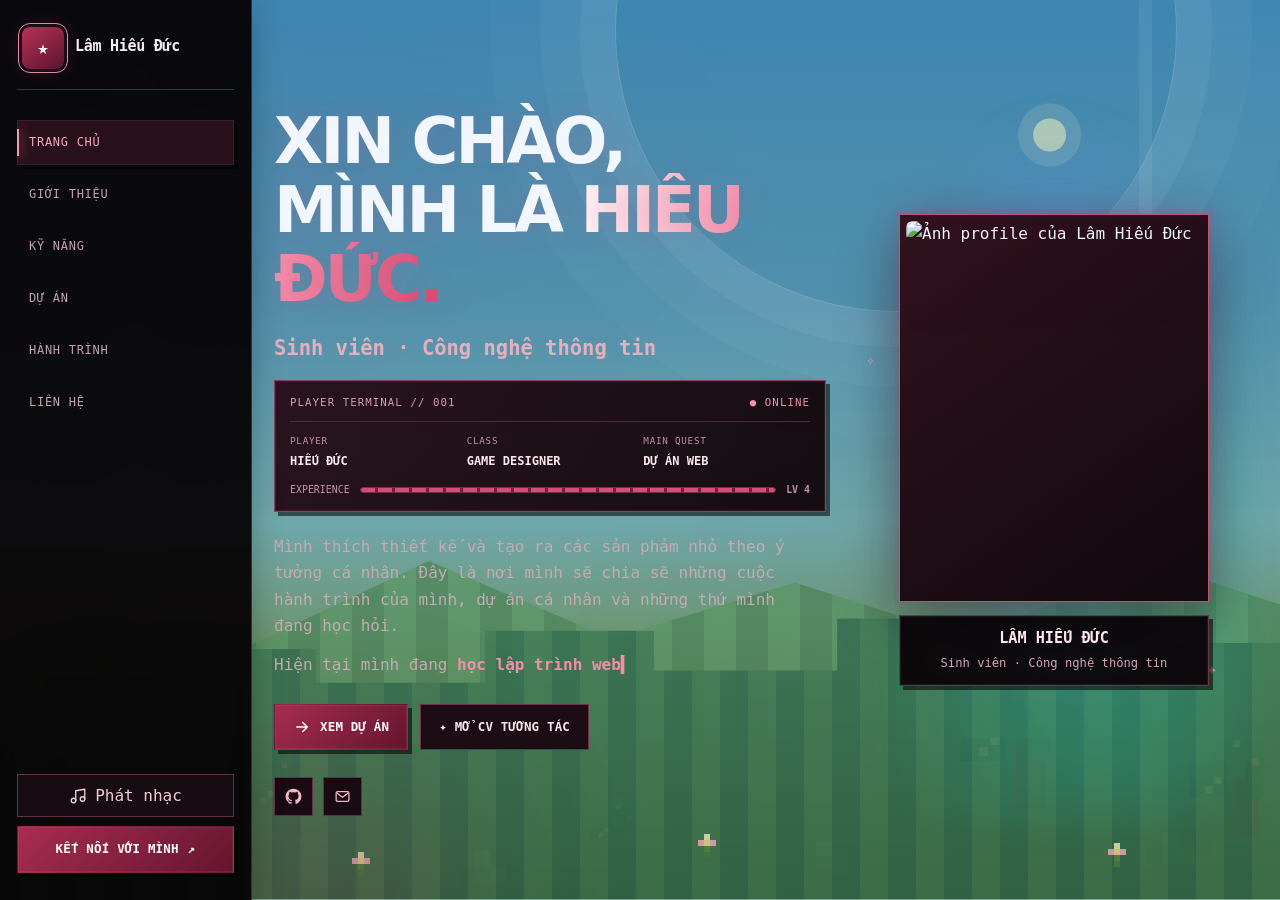
==== commit 36375e85: "Update index.html" ====
--- a/CV-Lâm Hiếu Đức/CV-Lâm Hiếu Đức/index.html
+++ b/CV-Lâm Hiếu Đức/CV-Lâm Hiếu Đức/index.html
@@ -78,11 +78,11 @@
           </div>
           <div class="hero-art" aria-label="Ảnh profile cá nhân">
             <div class="hero-profile-card">
-              <div class="profile-photo-halo"><img class="owner-profile-photo" alt="Ảnh profile của Lâm Hiếu Đức"></div>
+              <div class="profile-photo-halo"><img class="owner-profile-photo" src="./image/avatar.jpg" alt="Ảnh profile của Lâm Hiếu Đức"></div>
               <div class="hero-profile-caption"><strong>Lâm Hiếu Đức</strong><span>Sinh viên · Công nghệ thông tin</span></div>
             </div>
             <span class="sparkle one">✦</span><span class="sparkle two">✧</span><span class="sparkle three">✦</span>
-            <img src="[data-uri]" alt="Minh họa nhân vật phong cách anime trong khung cảnh xanh đêm" fetchpriority="high">
+            <img src="./image/avatar.jpg" alt="Minh họa nhân vật phong cách anime trong khung cảnh xanh đêm" fetchpriority="high">
             <div class="art-note"><span aria-hidden="true" style="font-size:1.4rem">✧</span><div><strong>Dream · Learn · Build</strong><span>Mỗi ngày tiến bộ một chút</span></div></div>
           </div>
         </div>
@@ -105,7 +105,7 @@
           <div class="about-grid">
             <article class="panel profile-panel reveal">
               <div class="profile-head">
-                <div class="avatar"><img src="[data-uri]" alt="Ảnh đại diện minh họa"></div>
+                <div class="avatar"><img src="./image/avatar.jpg" alt="Ảnh đại diện minh họa"></div>
                 <div><h3>Lâm Hiếu Đức</h3><p>Sinh viên · UTH</p><span class="skill-status"></span></div>
               </div>
               <div class="profile-facts">
@@ -311,4 +311,4 @@
 
   <script src="script.js" defer></script>
 </body>
-</html>+</html>
